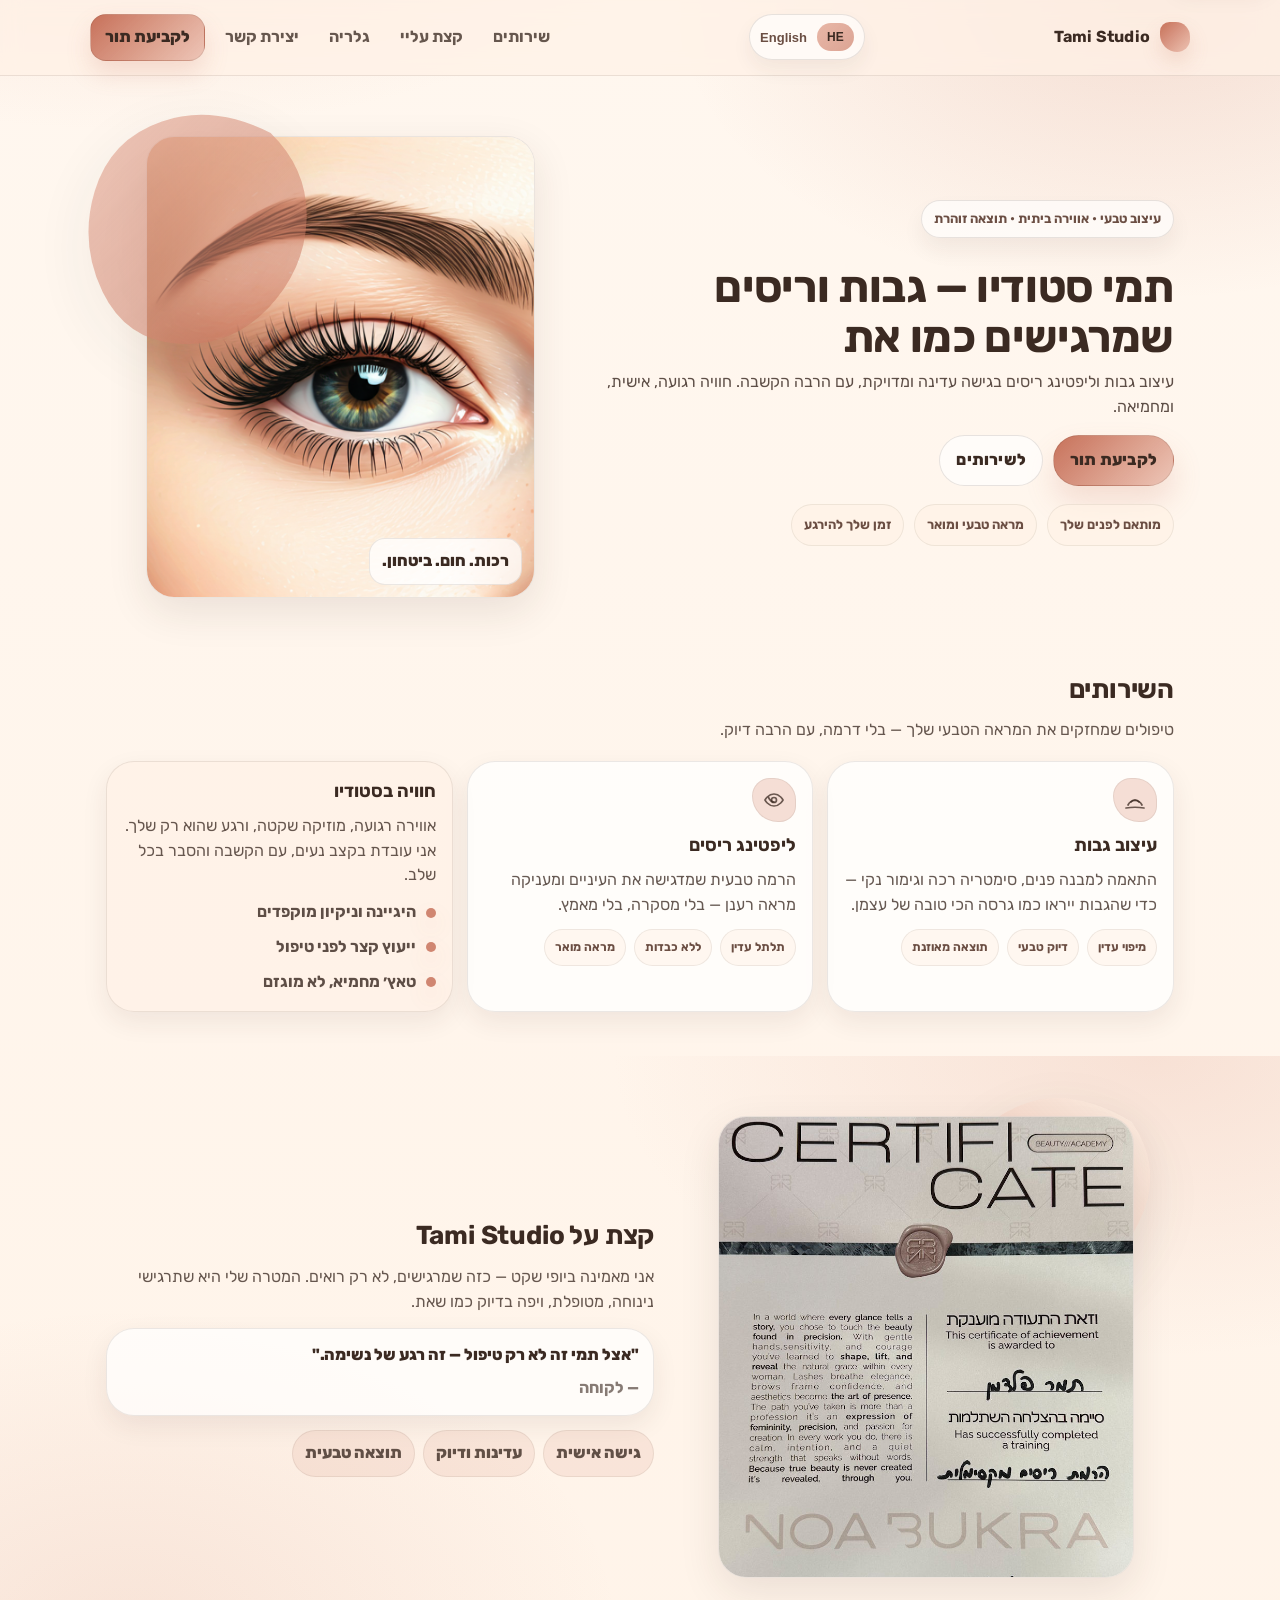
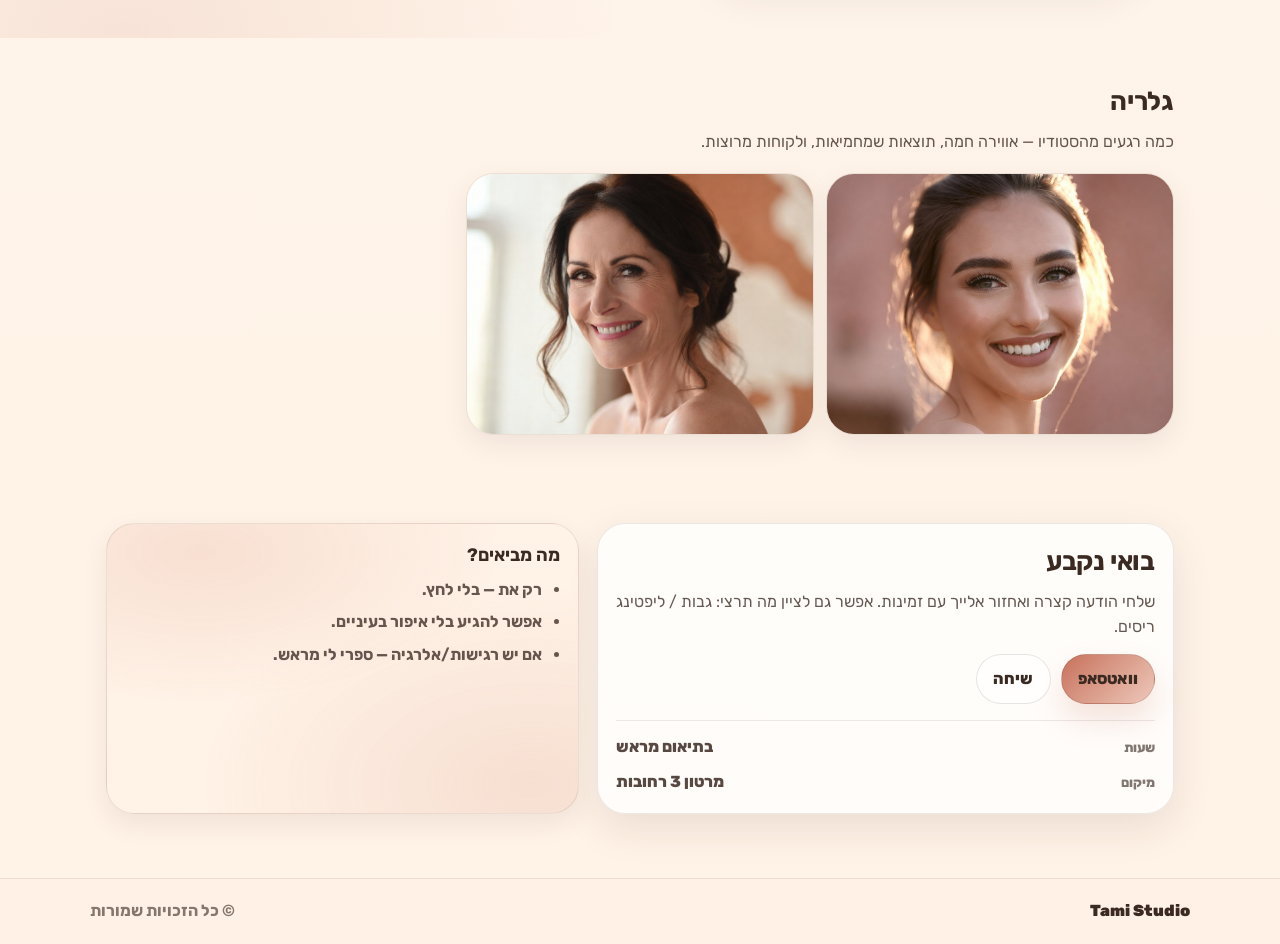
==== index.html @ 65c5da15 "initial commit" ====
<!doctype html>
<html lang="he" dir="rtl">
  <head>
    <meta charset="UTF-8" />
    <meta name="viewport" content="width=device-width, initial-scale=1" />
    <meta name="description" content="Tami Studio — עיצוב גבות וליפטינג ריסים באווירה חמה ומרגיעה." />
    <meta name="theme-color" content="#fff2e6" />
    <title>Tami Studio | תמי סטודיו</title>

    <link rel="preconnect" href="https://fonts.googleapis.com" />
    <link rel="preconnect" href="https://fonts.gstatic.com" crossorigin />
    <link
      href="https://fonts.googleapis.com/css2?family=Rubik:wght@300;400;500;600;700&family=Nunito:wght@400;600;700&display=swap"
      rel="stylesheet"
    />

    <link rel="stylesheet" href="styles.css" />
  </head>
  <body>
    <a class="skip-link" href="#main" data-i18n="skip">דלגי לתוכן</a>

    <header class="site-header" data-header>
      <div class="container header-inner">
        <a class="brand" href="#top" aria-label="Tami Studio">
          <span class="brand-mark" aria-hidden="true"></span>
          <span class="brand-name">Tami Studio</span>
        </a>

        <div class="header-actions">
          <button class="lang-switch" type="button" data-lang-toggle aria-label="החלפת שפה">
            <span class="lang-pill" data-lang-pill>HE</span>
            <span class="lang-label" data-i18n="langToggle">English</span>
          </button>

          <button
            class="nav-toggle"
            type="button"
            aria-label="תפריט"
            aria-expanded="false"
            aria-controls="site-nav"
            data-nav-toggle
          >
            <span class="nav-toggle-lines" aria-hidden="true"></span>
          </button>
        </div>

        <nav class="site-nav" id="site-nav" data-nav>
          <a class="nav-link" href="#services" data-i18n="nav.services">שירותים</a>
          <a class="nav-link" href="#about" data-i18n="nav.about">קצת עליי</a>
          <a class="nav-link" href="#gallery" data-i18n="nav.gallery">גלריה</a>
          <a class="nav-link" href="#contact" data-i18n="nav.contact">יצירת קשר</a>

          <a class="nav-cta" href="#contact" data-i18n="nav.cta">לקביעת תור</a>
        </nav>
      </div>

      <div class="nav-backdrop" data-nav-backdrop hidden></div>
    </header>

    <main id="main">
      <noscript>
        <div class="container" style="padding: 16px 0; color: rgba(59, 42, 34, 0.85); font-weight: 700;">
          JavaScript is required for the language toggle.
        </div>
      </noscript>

      <section class="hero" id="top">
        <div class="container hero-grid">
          <div class="hero-copy">
            <p class="badge" data-i18n="hero.badge">עיצוב טבעי • אווירה ביתית • תוצאה זוהרת</p>
            <h1 class="hero-title" data-i18n="hero.title">תמי סטודיו — גבות וריסים שמרגישים כמו את</h1>
            <p class="hero-sub" data-i18n="hero.sub">
              עיצוב גבות וליפטינג ריסים בגישה עדינה ומדויקת, עם הרבה הקשבה. חוויה רגועה, אישית, ומחמיאה.
            </p>

            <div class="hero-actions">
              <a class="btn btn-primary" href="#contact" data-i18n="hero.primary">לקביעת תור</a>
              <a class="btn btn-ghost" href="#services" data-i18n="hero.secondary">לשירותים</a>
            </div>

            <ul class="hero-highlights" aria-label="Highlights">
              <li class="highlight" data-i18n="hero.h1">מותאם לפנים שלך</li>
              <li class="highlight" data-i18n="hero.h2">מראה טבעי ומואר</li>
              <li class="highlight" data-i18n="hero.h3">זמן שלך להירגע</li>
            </ul>
          </div>

          <div class="hero-media" aria-label="Lifestyle photography">
            <div class="photo-stack">
              <figure class="photo-card">
                <img
                  class="photo"
                  src="eyelashes1.png"
                  alt="לקוחה מחייכת באווירה נעימה"
                  loading="lazy"
                />
                <figcaption class="photo-caption" data-i18n="hero.caption">רכות. חום. ביטחון.</figcaption>
              </figure>

              <div class="blob blob-hero" aria-hidden="true">
                <svg viewBox="0 0 600 600" width="600" height="600" role="presentation" focusable="false">
                  <defs>
                    <linearGradient id="g1" x1="0" y1="0" x2="1" y2="1">
                      <stop offset="0" stop-color="var(--peach)" stop-opacity="0.85" />
                      <stop offset="1" stop-color="var(--terracotta)" stop-opacity="0.55" />
                    </linearGradient>
                  </defs>
                  <path
                    fill="url(#g1)"
                    d="M438.5,79.5Q520,159,515.5,266.5Q511,374,432,456Q353,538,241,531Q129,524,78.5,420Q28,316,61.5,204Q95,92,205.5,54.5Q316,17,438.5,79.5Z"
                  />
                </svg>
              </div>
            </div>
          </div>
        </div>
      </section>

      <section class="section" id="services">
        <div class="container">
          <header class="section-head">
            <h2 class="section-title" data-i18n="services.title">השירותים</h2>
            <p class="section-sub" data-i18n="services.sub">
              טיפולים שמחזקים את המראה הטבעי שלך — בלי דרמה, עם הרבה דיוק.
            </p>
          </header>

          <div class="cards">
            <article class="card">
              <div class="card-icon" aria-hidden="true">
                <svg viewBox="0 0 24 24" width="24" height="24" fill="none" stroke="currentColor" stroke-width="1.7" stroke-linecap="round" stroke-linejoin="round">
                  <path d="M3 20c6-1 12-1 18 0" />
                  <path d="M5 17c3-6 11-6 14 0" />
                  <path d="M8 14c2-3 6-3 8 0" />
                </svg>
              </div>
              <h3 class="card-title" data-i18n="services.brows.title">עיצוב גבות</h3>
              <p class="card-text" data-i18n="services.brows.text">
                התאמה למבנה פנים, סימטריה רכה וגימור נקי — כדי שהגבות ייראו כמו גרסה הכי טובה של עצמן.
              </p>
              <ul class="chip-row" aria-label="Brow design details">
                <li class="chip" data-i18n="services.brows.chip1">מיפוי עדין</li>
                <li class="chip" data-i18n="services.brows.chip2">דיוק טבעי</li>
                <li class="chip" data-i18n="services.brows.chip3">תוצאה מאוזנת</li>
              </ul>
            </article>

            <article class="card">
              <div class="card-icon" aria-hidden="true">
                <svg viewBox="0 0 24 24" width="24" height="24" fill="none" stroke="currentColor" stroke-width="1.7" stroke-linecap="round" stroke-linejoin="round">
                  <path d="M3 12s3-6 9-6 9 6 9 6-3 6-9 6-9-6-9-6Z" />
                  <path d="M9.5 12a2.5 2.5 0 1 0 5 0 2.5 2.5 0 0 0-5 0Z" />
                  <path d="M6.5 9.5c1.5 3 3.5 4.5 5.5 4.5" />
                </svg>
              </div>
              <h3 class="card-title" data-i18n="services.lash.title">ליפטינג ריסים</h3>
              <p class="card-text" data-i18n="services.lash.text">
                הרמה טבעית שמדגישה את העיניים ומעניקה מראה רענן — בלי מסקרה, בלי מאמץ.
              </p>
              <ul class="chip-row" aria-label="Lash lift details">
                <li class="chip" data-i18n="services.lash.chip1">תלתל עדין</li>
                <li class="chip" data-i18n="services.lash.chip2">ללא כבדות</li>
                <li class="chip" data-i18n="services.lash.chip3">מראה מואר</li>
              </ul>
            </article>

            <article class="card card-soft">
              <h3 class="card-title" data-i18n="services.vibe.title">חוויה בסטודיו</h3>
              <p class="card-text" data-i18n="services.vibe.text">
                אווירה רגועה, מוזיקה שקטה, ורגע שהוא רק שלך. אני עובדת בקצב נעים, עם הקשבה והסבר בכל שלב.
              </p>
              <div class="vibe">
                <div class="vibe-item">
                  <span class="vibe-dot" aria-hidden="true"></span>
                  <span data-i18n="services.vibe.item1">היגיינה וניקיון מוקפדים</span>
                </div>
                <div class="vibe-item">
                  <span class="vibe-dot" aria-hidden="true"></span>
                  <span data-i18n="services.vibe.item2">ייעוץ קצר לפני טיפול</span>
                </div>
                <div class="vibe-item">
                  <span class="vibe-dot" aria-hidden="true"></span>
                  <span data-i18n="services.vibe.item3">טאץ׳ מחמיא, לא מוגזם</span>
                </div>
              </div>
            </article>
          </div>
        </div>
      </section>

      <section class="section section-alt" id="about">
        <div class="container about-grid">
          <div class="about-media">
            <div class="blob blob-about" aria-hidden="true">
              <svg viewBox="0 0 600 600" width="600" height="600" role="presentation" focusable="false">
                <defs>
                  <linearGradient id="g2" x1="1" y1="0" x2="0" y2="1">
                    <stop offset="0" stop-color="var(--cream)" stop-opacity="0.9" />
                    <stop offset="1" stop-color="var(--peach)" stop-opacity="0.6" />
                  </linearGradient>
                </defs>
                <path
                  fill="url(#g2)"
                  d="M456,110Q532,220,474,340Q416,460,298.5,506Q181,552,103.5,448.5Q26,345,54,234Q82,123,196.5,73.5Q311,24,456,110Z"
                />
              </svg>
            </div>

            <figure class="photo-card">
              <img
                class="photo"
                src="cert.jpg"
                alt="אווירה נעימה בסטודיו"
                loading="lazy"
              />
            </figure>
          </div>

          <div class="about-copy">
            <h2 class="section-title" data-i18n="about.title">קצת על Tami Studio</h2>
            <p class="section-sub" data-i18n="about.sub">
              אני מאמינה ביופי שקט — כזה שמרגישים, לא רק רואים. המטרה שלי היא שתרגישי נינוחה, מטופלת, ויפה בדיוק כמו שאת.
            </p>

            <div class="quote">
              <p class="quote-text" data-i18n="about.quote">"אצל תמי זה לא רק טיפול — זה רגע של נשימה."</p>
              <p class="quote-by" data-i18n="about.quoteBy">— לקוחה</p>
            </div>

            <div class="pill-row" aria-label="Studio qualities">
              <span class="pill" data-i18n="about.pill1">גישה אישית</span>
              <span class="pill" data-i18n="about.pill2">עדינות ודיוק</span>
              <span class="pill" data-i18n="about.pill3">תוצאה טבעית</span>
            </div>
          </div>
        </div>
      </section>

      <section class="section" id="gallery">
        <div class="container">
          <header class="section-head">
            <h2 class="section-title" data-i18n="gallery.title">גלריה</h2>
            <p class="section-sub" data-i18n="gallery.sub">
              כמה רגעים מהסטודיו — אווירה חמה, תוצאות שמחמיאות, ולקוחות מרוצות.
            </p>
          </header>

          <div class="gallery">
            <figure class="gallery-item">
              <img
                src="gl12.jpg"
                alt="פינה נעימה בסטודיו"
                loading="lazy"
              />
            </figure>
            <figure class="gallery-item">
              <img
                src="gl14.jpg"
                alt="לקוחה רגועה ומחייכת"
                loading="lazy"
              />
            </figure>
          </div>
        </div>
      </section>

      <section class="section section-contact" id="contact">
        <div class="container contact-grid">
          <div class="contact-card">
            <h2 class="section-title" data-i18n="contact.title">בואי נקבע</h2>
            <p class="section-sub" data-i18n="contact.sub">
              שלחי הודעה קצרה ואחזור אלייך עם זמינות. אפשר גם לציין מה תרצי: גבות / ליפטינג ריסים.
            </p>

            <div class="contact-actions">
              <a
                class="btn btn-primary"
                href="https://wa.me/972552273040"
                target="_blank"
                rel="noreferrer"
                data-i18n="contact.whatsapp"
              >
                וואטסאפ
              </a>
              <a class="btn btn-ghost" href="tel:+972552273040" data-i18n="contact.call">שיחה</a>
            </div>

            <div class="contact-meta" aria-label="Contact details">
              <div class="meta-row">
                <span class="meta-label" data-i18n="contact.hoursLabel">שעות</span>
                <span class="meta-value" data-i18n="contact.hoursValue">בתיאום מראש</span>
              </div>
              <div class="meta-row">
                <span class="meta-label" data-i18n="contact.locationLabel">מיקום</span>
                <span class="meta-value" data-i18n="contact.locationValue">מרטון 3 רחובות</span>
              </div>
            </div>
          </div>

          <aside class="contact-aside" aria-label="Soft background">
            <div class="soft-panel">
              <h3 class="soft-title" data-i18n="contact.asideTitle">מה מביאים?</h3>
              <ul class="soft-list">
                <li data-i18n="contact.aside1">רק את — בלי לחץ.</li>
                <li data-i18n="contact.aside2">אפשר להגיע בלי איפור בעיניים.</li>
                <li data-i18n="contact.aside3">אם יש רגישות/אלרגיה — ספרי לי מראש.</li>
              </ul>
            </div>
          </aside>
        </div>
      </section>
    </main>

    <footer class="site-footer">
      <div class="container footer-inner">
        <p class="footer-brand">Tami Studio</p>
        <p class="footer-note" data-i18n="footer.note">© <span data-year></span> כל הזכויות שמורות</p>
      </div>
    </footer>

    <script src="app.js" defer></script>
  </body>
</html>
---- styles.css ----
:root {
  --terracotta: #c46a52;
  --peach: #e7b3a2;
  --cream: #fff2e6;
  --cream-2: #fff7ef;
  --brown: #3b2a22;
  --brown-2: #6b4e43;

  --shadow: 0 14px 40px rgba(59, 42, 34, 0.10);
  --shadow-soft: 0 10px 26px rgba(59, 42, 34, 0.08);

  --radius-xl: 28px;
  --radius-lg: 22px;
  --radius-md: 18px;

  --container: 1120px;
  --pad: 16px;

  --font-he: "Rubik", system-ui, -apple-system, Segoe UI, Roboto, Helvetica, Arial, sans-serif;
  --font-en: "Nunito", system-ui, -apple-system, Segoe UI, Roboto, Helvetica, Arial, sans-serif;
}

*,
*::before,
*::after {
  box-sizing: border-box;
}

html {
  scroll-behavior: smooth;
  overflow-x: hidden;
}

@media (prefers-reduced-motion: reduce) {
  html {
    scroll-behavior: auto;
  }
}

body {
  margin: 0;
  padding: 0;
  width: 100%;
  max-width: none;
  color: var(--brown);
  background:
    radial-gradient(1200px 700px at 10% -10%, rgba(231, 179, 162, 0.40), transparent 55%),
    radial-gradient(800px 500px at 90% 0%, rgba(196, 106, 82, 0.18), transparent 60%),
    linear-gradient(180deg, var(--cream-2), var(--cream));
  font-family: var(--font-he);
  line-height: 1.55;
  overflow-x: hidden;
}

body[data-locale="en"] {
  font-family: var(--font-en);
}

img {
  max-width: 100%;
  display: block;
}

a {
  color: inherit;
  text-decoration: none;
}

.container {
  width: min(1100px, 100%);
  margin: 0 auto;
  margin-inline: auto;
  padding-inline: 16px;
}

.skip-link {
  position: absolute;
  inset-inline-start: 12px;
  top: 10px;
  padding: 10px 12px;
  border-radius: 12px;
  background: rgba(255, 255, 255, 0.9);
  border: 1px solid rgba(59, 42, 34, 0.18);
  box-shadow: var(--shadow-soft);
  transform: translateY(-160%);
  transition: transform 180ms ease;
  z-index: 999;
}

.skip-link:focus {
  transform: translateY(0);
}

.site-header {
  position: sticky;
  top: 0;
  z-index: 50;
  background: rgba(255, 242, 230, 0.72);
  backdrop-filter: blur(10px);
  border-bottom: 1px solid rgba(59, 42, 34, 0.10);
}

.header-inner {
  display: flex;
  align-items: center;
  justify-content: space-between;
  gap: 12px;
  padding: 12px 0;
}

.brand {
  display: inline-flex;
  align-items: center;
  gap: 10px;
}

.brand-mark {
  width: 30px;
  height: 30px;
  border-radius: 12px 18px 16px 22px;
  background: linear-gradient(135deg, rgba(196, 106, 82, 0.95), rgba(231, 179, 162, 0.75));
  box-shadow: 0 10px 20px rgba(196, 106, 82, 0.18);
}

.brand-name {
  font-weight: 700;
  letter-spacing: 0.2px;
}

.header-actions {
  display: inline-flex;
  align-items: center;
  gap: 10px;
}

.lang-switch {
  border: 1px solid rgba(59, 42, 34, 0.12);
  background: rgba(255, 255, 255, 0.62);
  padding: 8px 10px;
  border-radius: 999px;
  display: inline-flex;
  align-items: center;
  gap: 10px;
  cursor: pointer;
  box-shadow: 0 10px 20px rgba(59, 42, 34, 0.06);
}

.lang-pill {
  display: inline-flex;
  align-items: center;
  justify-content: center;
  min-width: 34px;
  height: 28px;
  padding: 0 10px;
  border-radius: 999px;
  font-weight: 800;
  font-size: 12px;
  background: linear-gradient(135deg, rgba(231, 179, 162, 0.95), rgba(196, 106, 82, 0.60));
  color: var(--brown);
}

.lang-label {
  font-size: 13px;
  color: var(--brown-2);
  font-weight: 700;
}

.nav-toggle {
  width: 44px;
  height: 44px;
  border-radius: 999px;
  border: 1px solid rgba(59, 42, 34, 0.12);
  background: rgba(255, 255, 255, 0.62);
  cursor: pointer;
  display: inline-flex;
  align-items: center;
  justify-content: center;
  box-shadow: 0 10px 20px rgba(59, 42, 34, 0.06);
}

.nav-toggle-lines {
  width: 18px;
  height: 12px;
  position: relative;
}

.nav-toggle-lines::before,
.nav-toggle-lines::after,
.nav-toggle-lines {
  background: rgba(59, 42, 34, 0.70);
  border-radius: 2px;
}

.nav-toggle-lines::before,
.nav-toggle-lines::after {
  content: "";
  position: absolute;
  left: 0;
  right: 0;
  height: 2px;
}

.nav-toggle-lines::before {
  top: 0;
}

.nav-toggle-lines::after {
  bottom: 0;
}

.nav-toggle-lines {
  display: block;
  height: 2px;
}

.site-nav {
  position: fixed;
  inset: 68px 14px auto 14px;
  display: grid;
  gap: 10px;
  padding: 14px;
  border-radius: var(--radius-xl);
  background: rgba(255, 255, 255, 0.86);
  border: 1px solid rgba(59, 42, 34, 0.12);
  box-shadow: var(--shadow);
  transform: translateY(-10px);
  opacity: 0;
  pointer-events: none;
  transition: opacity 160ms ease, transform 160ms ease;
}

.site-nav[data-open="true"] {
  opacity: 1;
  transform: translateY(0);
  pointer-events: auto;
}

.nav-link {
  padding: 12px 12px;
  border-radius: 16px;
  font-weight: 700;
  color: var(--brown);
  background: rgba(255, 242, 230, 0.60);
  border: 1px solid rgba(59, 42, 34, 0.08);
}

.nav-link:hover {
  background: rgba(231, 179, 162, 0.28);
}

.nav-cta {
  padding: 12px 12px;
  border-radius: 16px;
  font-weight: 800;
  background: linear-gradient(135deg, rgba(196, 106, 82, 0.95), rgba(231, 179, 162, 0.70));
  border: 1px solid rgba(59, 42, 34, 0.10);
  box-shadow: 0 12px 24px rgba(196, 106, 82, 0.18);
  text-align: center;
}

.nav-backdrop {
  position: fixed;
  inset: 0;
  background: rgba(59, 42, 34, 0.14);
}

.hero {
  padding: 28px 0 10px;
}

.hero-grid {
  display: grid;
  gap: 22px;
  align-items: center;
}

.badge {
  display: inline-flex;
  padding: 8px 12px;
  border-radius: 999px;
  background: rgba(255, 255, 255, 0.62);
  border: 1px solid rgba(59, 42, 34, 0.12);
  box-shadow: 0 12px 22px rgba(59, 42, 34, 0.06);
  color: var(--brown-2);
  font-weight: 700;
  font-size: 13px;
}

.hero-title {
  margin: 12px 0 8px;
  font-size: 34px;
  line-height: 1.12;
  letter-spacing: -0.3px;
}

.hero-sub {
  margin: 0;
  color: rgba(59, 42, 34, 0.82);
  font-size: 16px;
}

.hero-actions {
  margin-top: 16px;
  display: flex;
  gap: 10px;
  flex-wrap: wrap;
}

.btn {
  display: inline-flex;
  align-items: center;
  justify-content: center;
  padding: 12px 16px;
  border-radius: 999px;
  border: 1px solid rgba(59, 42, 34, 0.12);
  font-weight: 800;
  letter-spacing: 0.2px;
  cursor: pointer;
  transition: transform 120ms ease, box-shadow 120ms ease;
}

.btn:active {
  transform: translateY(1px);
}

.btn-primary {
  background: linear-gradient(135deg, rgba(196, 106, 82, 0.95), rgba(231, 179, 162, 0.72));
  box-shadow: 0 16px 30px rgba(196, 106, 82, 0.18);
}

.btn-ghost {
  background: rgba(255, 255, 255, 0.65);
}

.hero-highlights {
  margin: 18px 0 0;
  padding: 0;
  list-style: none;
  display: flex;
  flex-wrap: wrap;
  gap: 10px;
}

.highlight {
  padding: 10px 12px;
  border-radius: 999px;
  background: rgba(255, 242, 230, 0.70);
  border: 1px solid rgba(59, 42, 34, 0.08);
  color: var(--brown-2);
  font-weight: 700;
  font-size: 13px;
}

.hero-media {
  position: relative;
}

.photo-stack {
  position: relative;
  min-height: 320px;
  border-radius: var(--radius-xl);
}

.photo-card {
  position: relative;
  border-radius: var(--radius-xl);
  overflow: hidden;
  box-shadow: var(--shadow);
  border: 1px solid rgba(59, 42, 34, 0.10);
  background: rgba(255, 255, 255, 0.35);
}

.photo {
  width: 100%;
  height: 360px;
  object-fit: cover;
}

.photo-caption {
  position: absolute;
  inset-inline: 12px;
  bottom: 12px;
  padding: 10px 12px;
  border-radius: 16px;
  background: rgba(255, 255, 255, 0.76);
  border: 1px solid rgba(59, 42, 34, 0.10);
  color: var(--brown);
  font-weight: 800;
  width: fit-content;
}

.blob {
  position: absolute;
  inset: -30px -30px auto auto;
  width: 280px;
  height: 280px;
  opacity: 0.85;
  filter: drop-shadow(0 18px 34px rgba(59, 42, 34, 0.10));
  pointer-events: none;
}

.blob svg {
  width: 100%;
  height: 100%;
  display: block;
}

.blob-hero {
  inset: -40px auto auto -40px;
}

.section {
  padding: 44px 0;
}

.section-alt {
  background:
    radial-gradient(900px 500px at 90% 0%, rgba(231, 179, 162, 0.30), transparent 60%),
    radial-gradient(900px 600px at 10% 100%, rgba(196, 106, 82, 0.12), transparent 55%);
}

.section-head {
  margin-bottom: 18px;
}

.section-title {
  margin: 0 0 8px;
  font-size: 26px;
  letter-spacing: -0.2px;
}

.section-sub {
  margin: 0;
  color: rgba(59, 42, 34, 0.78);
  max-width: 58ch;
}

.cards {
  display: grid;
  gap: 14px;
  margin-top: 18px;
}

.card {
  padding: 16px;
  border-radius: var(--radius-xl);
  background: rgba(255, 255, 255, 0.74);
  border: 1px solid rgba(59, 42, 34, 0.10);
  box-shadow: var(--shadow-soft);
}

.card-soft {
  background: rgba(255, 242, 230, 0.72);
}

.card-icon {
  width: 44px;
  height: 44px;
  border-radius: 18px 22px 16px 26px;
  background: rgba(231, 179, 162, 0.42);
  border: 1px solid rgba(59, 42, 34, 0.08);
  display: inline-flex;
  align-items: center;
  justify-content: center;
  color: rgba(59, 42, 34, 0.75);
  margin-bottom: 10px;
}

.card-title {
  margin: 0 0 8px;
  font-size: 18px;
}

.card-text {
  margin: 0;
  color: rgba(59, 42, 34, 0.78);
}

.chip-row {
  list-style: none;
  padding: 0;
  margin: 12px 0 0;
  display: flex;
  flex-wrap: wrap;
  gap: 8px;
}

.chip {
  padding: 8px 10px;
  border-radius: 999px;
  background: rgba(255, 247, 239, 0.92);
  border: 1px solid rgba(59, 42, 34, 0.08);
  color: var(--brown-2);
  font-weight: 700;
  font-size: 12px;
}

.vibe {
  margin-top: 12px;
  display: grid;
  gap: 10px;
}

.vibe-item {
  display: flex;
  align-items: center;
  gap: 10px;
  color: rgba(59, 42, 34, 0.82);
  font-weight: 700;
}

.vibe-dot {
  width: 10px;
  height: 10px;
  border-radius: 999px;
  background: rgba(196, 106, 82, 0.80);
  box-shadow: 0 10px 22px rgba(196, 106, 82, 0.18);
}

.about-grid {
  display: grid;
  gap: 16px;
  align-items: center;
}

.about-media {
  position: relative;
}

.blob-about {
  inset: -26px -20px auto auto;
  width: 260px;
  height: 260px;
  opacity: 0.9;
}

.quote {
  margin-top: 14px;
  padding: 14px;
  border-radius: var(--radius-xl);
  border: 1px solid rgba(59, 42, 34, 0.10);
  background: rgba(255, 255, 255, 0.70);
  box-shadow: var(--shadow-soft);
}

.quote-text {
  margin: 0;
  font-weight: 800;
}

.quote-by {
  margin: 8px 0 0;
  color: rgba(59, 42, 34, 0.62);
  font-weight: 700;
}

.pill-row {
  display: flex;
  flex-wrap: wrap;
  gap: 8px;
  margin-top: 14px;
}

.pill {
  padding: 10px 12px;
  border-radius: 999px;
  background: rgba(231, 179, 162, 0.24);
  border: 1px solid rgba(59, 42, 34, 0.08);
  font-weight: 800;
  color: rgba(59, 42, 34, 0.80);
}

.gallery {
  display: grid;
  gap: 12px;
  margin-top: 18px;
}

.gallery-item {
  margin: 0;
  border-radius: var(--radius-xl);
  overflow: hidden;
  border: 1px solid rgba(59, 42, 34, 0.10);
  box-shadow: var(--shadow-soft);
}

.gallery-item img {
  width: 100%;
  height: 220px;
  object-fit: cover;
}

.section-contact {
  padding-bottom: 64px;
}

.contact-grid {
  display: grid;
  gap: 14px;
  align-items: stretch;
}

.contact-card {
  padding: 18px;
  border-radius: var(--radius-xl);
  background: rgba(255, 255, 255, 0.78);
  border: 1px solid rgba(59, 42, 34, 0.10);
  box-shadow: var(--shadow);
}

.contact-actions {
  display: flex;
  gap: 10px;
  flex-wrap: wrap;
  margin-top: 14px;
}

.contact-meta {
  margin-top: 16px;
  padding-top: 14px;
  border-top: 1px solid rgba(59, 42, 34, 0.10);
  display: grid;
  gap: 10px;
}

.meta-row {
  display: flex;
  align-items: baseline;
  justify-content: space-between;
  gap: 10px;
}

.meta-label {
  color: rgba(59, 42, 34, 0.64);
  font-weight: 800;
  font-size: 13px;
}

.meta-value {
  font-weight: 800;
  color: rgba(59, 42, 34, 0.86);
}

.soft-panel {
  height: 100%;
  padding: 18px;
  border-radius: var(--radius-xl);
  background:
    radial-gradient(500px 250px at 20% 10%, rgba(231, 179, 162, 0.30), transparent 60%),
    radial-gradient(600px 360px at 90% 90%, rgba(196, 106, 82, 0.14), transparent 55%),
    rgba(255, 242, 230, 0.75);
  border: 1px solid rgba(59, 42, 34, 0.10);
  box-shadow: var(--shadow-soft);
}

.soft-title {
  margin: 0 0 8px;
  font-size: 18px;
}

.soft-list {
  margin: 0;
  padding: 0 18px 0 0;
  display: grid;
  gap: 8px;
  color: rgba(59, 42, 34, 0.78);
  font-weight: 700;
}

html[dir="ltr"] .soft-list {
  padding: 0 0 0 18px;
}

.site-footer {
  border-top: 1px solid rgba(59, 42, 34, 0.10);
  background: rgba(255, 242, 230, 0.72);
}

.footer-inner {
  padding: 20px 0;
  display: flex;
  align-items: center;
  justify-content: space-between;
  gap: 10px;
}

.footer-brand {
  margin: 0;
  font-weight: 900;
}

.footer-note {
  margin: 0;
  color: rgba(59, 42, 34, 0.62);
  font-weight: 700;
}

/* Desktop-ish enhancements */
@media (min-width: 860px) {
  .header-inner {
    padding: 14px 0;
  }

  .nav-toggle {
    display: none;
  }

  .site-nav {
    position: static;
    inset: auto;
    transform: none;
    opacity: 1;
    pointer-events: auto;
    background: transparent;
    border: none;
    box-shadow: none;
    padding: 0;
    display: flex;
    align-items: center;
    gap: 10px;
  }

  .nav-link {
    background: transparent;
    border: none;
    padding: 10px 10px;
    color: rgba(59, 42, 34, 0.78);
  }

  .nav-link:hover {
    background: rgba(231, 179, 162, 0.20);
    border: 1px solid rgba(59, 42, 34, 0.08);
  }

  .nav-cta {
    padding: 10px 14px;
  }

  .nav-backdrop {
    display: none;
  }

  .hero {
    padding: 44px 0 12px;
  }

  .hero-grid {
    grid-template-columns: 1.1fr 0.9fr;
    gap: 26px;
  }

  .hero-title {
    font-size: 44px;
  }

  .photo {
    height: 460px;
  }

  .cards {
    grid-template-columns: 1fr 1fr 1fr;
  }

  .about-grid {
    grid-template-columns: 0.95fr 1.05fr;
    gap: 24px;
  }

  .gallery {
    grid-template-columns: 1fr 1fr 1fr;
  }

  .gallery-item img {
    height: 260px;
  }

  .contact-grid {
    grid-template-columns: 1.1fr 0.9fr;
    gap: 18px;
  }
}

@media (prefers-reduced-motion: reduce) {
  .site-nav {
    transition: none;
  }

  .btn {
    transition: none;
  }

  .skip-link {
    transition: none;
  }
}
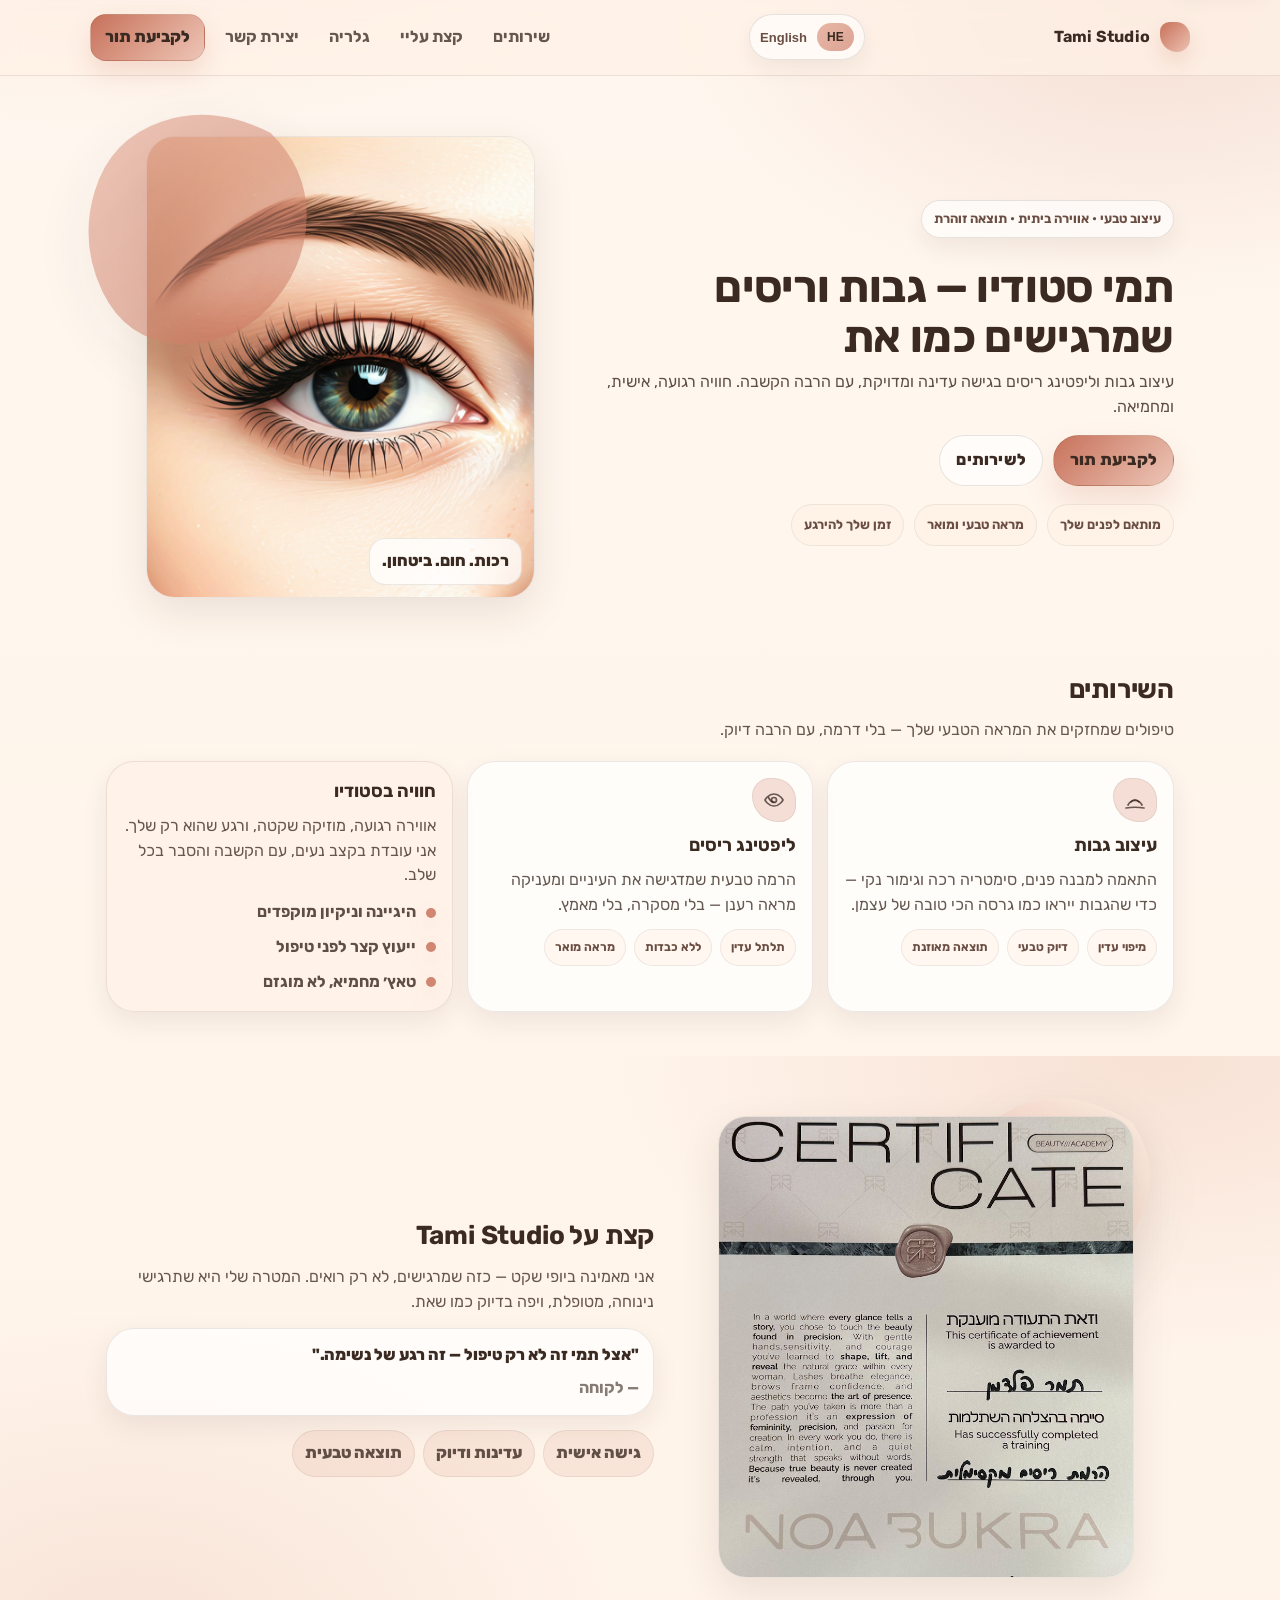
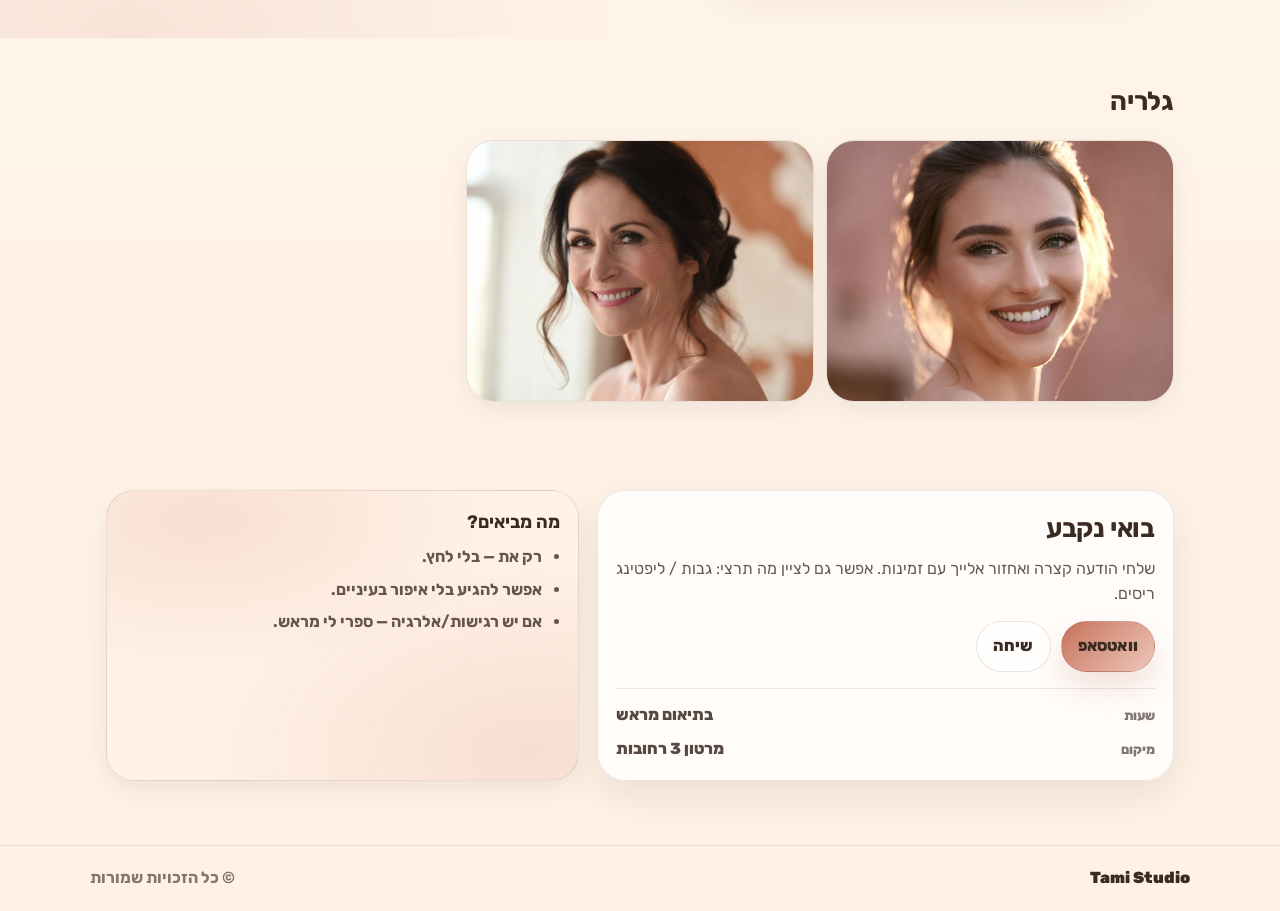
==== commit d7dfe59a: "gallery description fix" ====
--- a/index.html
+++ b/index.html
@@ -241,7 +241,6 @@
           <header class="section-head">
             <h2 class="section-title" data-i18n="gallery.title">גלריה</h2>
             <p class="section-sub" data-i18n="gallery.sub">
-              כמה רגעים מהסטודיו — אווירה חמה, תוצאות שמחמיאות, ולקוחות מרוצות.
             </p>
           </header>
 
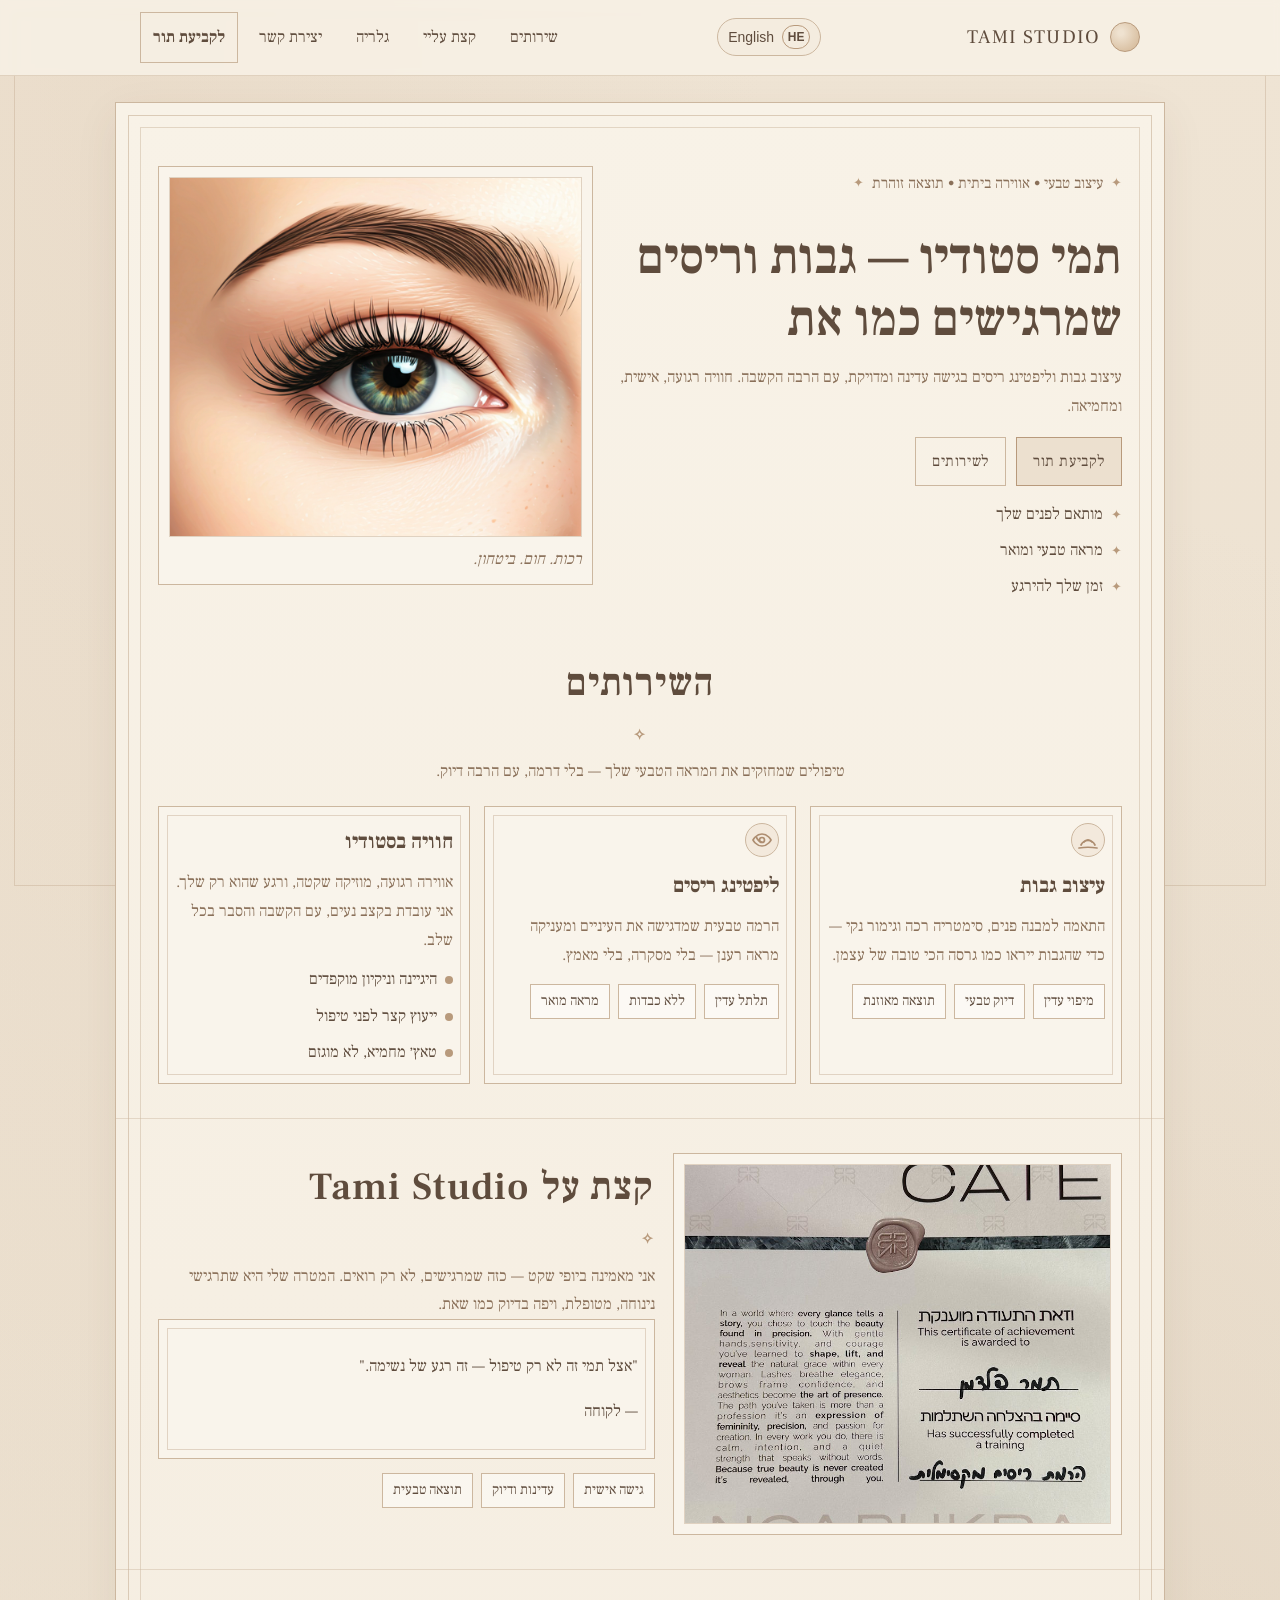
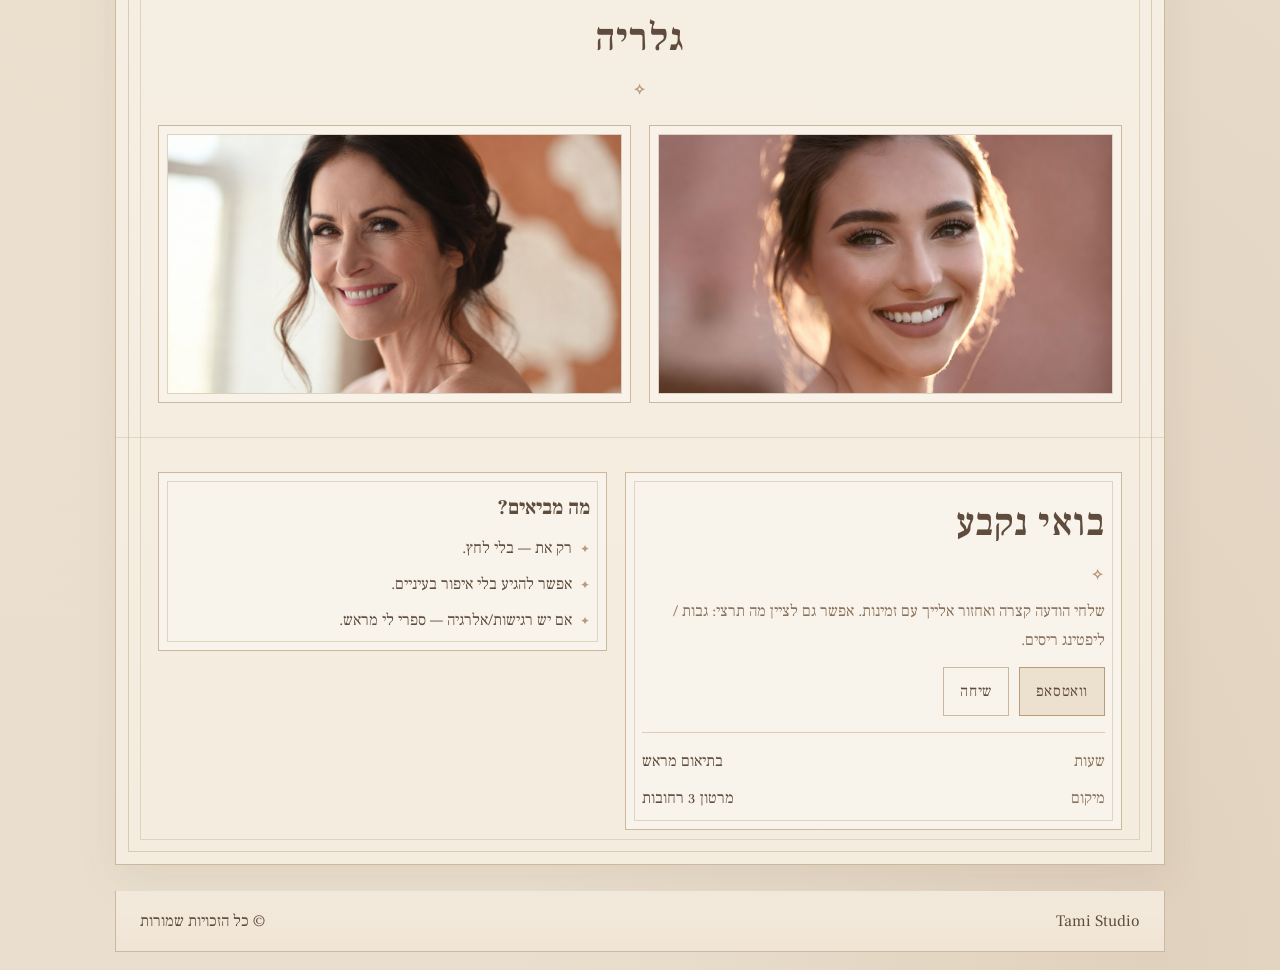
==== commit 50fae5e0: "restyle" ====
--- a/index.html
+++ b/index.html
@@ -10,7 +10,7 @@
     <link rel="preconnect" href="https://fonts.googleapis.com" />
     <link rel="preconnect" href="https://fonts.gstatic.com" crossorigin />
     <link
-      href="https://fonts.googleapis.com/css2?family=Rubik:wght@300;400;500;600;700&family=Nunito:wght@400;600;700&display=swap"
+      href="https://fonts.googleapis.com/css2?family=Cormorant+Garamond:wght@400;500;600;700&family=Frank+Ruhl+Libre:wght@400;500;700&display=swap"
       rel="stylesheet"
     />
 
--- a/styles.css
+++ b/styles.css
@@ -1,23 +1,16 @@
 :root {
-  --terracotta: #c46a52;
-  --peach: #e7b3a2;
-  --cream: #fff2e6;
-  --cream-2: #fff7ef;
-  --brown: #3b2a22;
-  --brown-2: #6b4e43;
-
-  --shadow: 0 14px 40px rgba(59, 42, 34, 0.10);
-  --shadow-soft: 0 10px 26px rgba(59, 42, 34, 0.08);
-
-  --radius-xl: 28px;
-  --radius-lg: 22px;
-  --radius-md: 18px;
-
-  --container: 1120px;
-  --pad: 16px;
-
-  --font-he: "Rubik", system-ui, -apple-system, Segoe UI, Roboto, Helvetica, Arial, sans-serif;
-  --font-en: "Nunito", system-ui, -apple-system, Segoe UI, Roboto, Helvetica, Arial, sans-serif;
+  --paper: #f8f2e7;
+  --paper-2: #f4ecdf;
+  --ink: #5f4c3d;
+  --ink-soft: #8a7059;
+  --line: #ccb79f;
+  --line-deep: #b89a7c;
+  --accent: #ad8d70;
+  --accent-soft: #ddc8b1;
+  --shadow-soft: 0 14px 40px rgba(91, 68, 50, 0.08);
+  --radius-lg: 18px;
+  --font-he: "Noto Serif Hebrew", "Frank Ruhl Libre", serif;
+  --font-en: "Cormorant Garamond", Georgia, serif;
 }
 
 *,
@@ -28,28 +21,25 @@
 
 html {
   scroll-behavior: smooth;
-  overflow-x: hidden;
-}
-
-@media (prefers-reduced-motion: reduce) {
-  html {
-    scroll-behavior: auto;
-  }
 }
 
 body {
   margin: 0;
-  padding: 0;
-  width: 100%;
-  max-width: none;
-  color: var(--brown);
+  color: var(--ink);
   background:
-    radial-gradient(1200px 700px at 10% -10%, rgba(231, 179, 162, 0.40), transparent 55%),
-    radial-gradient(800px 500px at 90% 0%, rgba(196, 106, 82, 0.18), transparent 60%),
-    linear-gradient(180deg, var(--cream-2), var(--cream));
+    radial-gradient(80% 140% at 10% 0%, rgba(221, 200, 177, 0.28), transparent 62%),
+    radial-gradient(80% 130% at 90% 100%, rgba(184, 154, 124, 0.20), transparent 62%),
+    linear-gradient(180deg, #efe4d4, #eadfce);
   font-family: var(--font-he);
-  line-height: 1.55;
-  overflow-x: hidden;
+  line-height: 1.8;
+}
+
+body::before {
+  content: "";
+  position: fixed;
+  inset: 14px;
+  border: 1px solid rgba(204, 183, 159, 0.55);
+  pointer-events: none;
 }
 
 body[data-locale="en"] {
@@ -67,24 +57,22 @@
 }
 
 .container {
-  width: min(1100px, 100%);
-  margin: 0 auto;
+  width: min(1000px, 100%);
   margin-inline: auto;
-  padding-inline: 16px;
+  padding-inline: 18px;
 }
 
 .skip-link {
   position: absolute;
   inset-inline-start: 12px;
   top: 10px;
-  padding: 10px 12px;
-  border-radius: 12px;
-  background: rgba(255, 255, 255, 0.9);
-  border: 1px solid rgba(59, 42, 34, 0.18);
-  box-shadow: var(--shadow-soft);
+  padding: 8px 12px;
+  border-radius: 8px;
+  background: var(--paper);
+  border: 1px solid var(--line);
   transform: translateY(-160%);
   transition: transform 180ms ease;
-  z-index: 999;
+  z-index: 1000;
 }
 
 .skip-link:focus {
@@ -94,10 +82,10 @@
 .site-header {
   position: sticky;
   top: 0;
-  z-index: 50;
-  background: rgba(255, 242, 230, 0.72);
-  backdrop-filter: blur(10px);
-  border-bottom: 1px solid rgba(59, 42, 34, 0.10);
+  z-index: 30;
+  backdrop-filter: blur(3px);
+  background: color-mix(in srgb, var(--paper) 82%, transparent);
+  border-bottom: 1px solid rgba(184, 154, 124, 0.35);
 }
 
 .header-inner {
@@ -117,78 +105,69 @@
 .brand-mark {
   width: 30px;
   height: 30px;
-  border-radius: 12px 18px 16px 22px;
-  background: linear-gradient(135deg, rgba(196, 106, 82, 0.95), rgba(231, 179, 162, 0.75));
-  box-shadow: 0 10px 20px rgba(196, 106, 82, 0.18);
+  border-radius: 50%;
+  border: 1px solid var(--line-deep);
+  background:
+    radial-gradient(circle at 35% 35%, #efe2d0 10%, #d9c0a2 75%);
 }
 
 .brand-name {
+  font-size: 1.2rem;
+  letter-spacing: 0.06em;
+  text-transform: uppercase;
+}
+
+.header-actions {
+  display: inline-flex;
+  align-items: center;
+  gap: 10px;
+}
+
+.lang-switch,
+.nav-toggle {
+  border: 1px solid var(--line);
+  background: var(--paper-2);
+  border-radius: 999px;
+  color: var(--ink);
+  cursor: pointer;
+}
+
+.lang-switch {
+  padding: 6px 10px;
+  display: inline-flex;
+  align-items: center;
+  gap: 8px;
+}
+
+.lang-pill {
+  min-width: 28px;
+  height: 24px;
+  display: inline-flex;
+  align-items: center;
+  justify-content: center;
+  border-radius: 999px;
+  font-size: 12px;
   font-weight: 700;
-  letter-spacing: 0.2px;
-}
-
-.header-actions {
-  display: inline-flex;
-  align-items: center;
-  gap: 10px;
-}
-
-.lang-switch {
-  border: 1px solid rgba(59, 42, 34, 0.12);
-  background: rgba(255, 255, 255, 0.62);
-  padding: 8px 10px;
-  border-radius: 999px;
-  display: inline-flex;
-  align-items: center;
-  gap: 10px;
-  cursor: pointer;
-  box-shadow: 0 10px 20px rgba(59, 42, 34, 0.06);
-}
-
-.lang-pill {
+  border: 1px solid var(--line-deep);
+}
+
+.lang-label {
+  font-size: 14px;
+}
+
+.nav-toggle {
+  width: 42px;
+  height: 42px;
   display: inline-flex;
   align-items: center;
   justify-content: center;
-  min-width: 34px;
-  height: 28px;
-  padding: 0 10px;
-  border-radius: 999px;
-  font-weight: 800;
-  font-size: 12px;
-  background: linear-gradient(135deg, rgba(231, 179, 162, 0.95), rgba(196, 106, 82, 0.60));
-  color: var(--brown);
-}
-
-.lang-label {
-  font-size: 13px;
-  color: var(--brown-2);
-  font-weight: 700;
-}
-
-.nav-toggle {
-  width: 44px;
-  height: 44px;
-  border-radius: 999px;
-  border: 1px solid rgba(59, 42, 34, 0.12);
-  background: rgba(255, 255, 255, 0.62);
-  cursor: pointer;
-  display: inline-flex;
-  align-items: center;
-  justify-content: center;
-  box-shadow: 0 10px 20px rgba(59, 42, 34, 0.06);
 }
 
 .nav-toggle-lines {
   width: 18px;
-  height: 12px;
+  height: 2px;
+  background: var(--ink-soft);
   position: relative;
-}
-
-.nav-toggle-lines::before,
-.nav-toggle-lines::after,
-.nav-toggle-lines {
-  background: rgba(59, 42, 34, 0.70);
-  border-radius: 2px;
 }
 
 .nav-toggle-lines::before,
@@ -198,35 +177,30 @@
   left: 0;
   right: 0;
   height: 2px;
+  background: var(--ink-soft);
 }
 
 .nav-toggle-lines::before {
-  top: 0;
+  top: -5px;
 }
 
 .nav-toggle-lines::after {
-  bottom: 0;
-}
-
-.nav-toggle-lines {
-  display: block;
-  height: 2px;
+  top: 5px;
 }
 
 .site-nav {
   position: fixed;
-  inset: 68px 14px auto 14px;
-  display: grid;
-  gap: 10px;
-  padding: 14px;
-  border-radius: var(--radius-xl);
-  background: rgba(255, 255, 255, 0.86);
-  border: 1px solid rgba(59, 42, 34, 0.12);
-  box-shadow: var(--shadow);
-  transform: translateY(-10px);
+  inset: 66px 16px auto;
+  display: grid;
+  gap: 8px;
+  padding: 12px;
+  border: 1px solid var(--line);
+  background: var(--paper);
+  box-shadow: var(--shadow-soft);
+  transform: translateY(-6px);
   opacity: 0;
   pointer-events: none;
-  transition: opacity 160ms ease, transform 160ms ease;
+  transition: opacity 180ms ease, transform 180ms ease;
 }
 
 .site-nav[data-open="true"] {
@@ -235,68 +209,89 @@
   pointer-events: auto;
 }
 
-.nav-link {
-  padding: 12px 12px;
-  border-radius: 16px;
+.nav-link,
+.nav-cta {
+  padding: 10px 12px;
+  border: 1px solid transparent;
+  text-align: center;
+}
+
+.nav-link:hover,
+.nav-cta:hover {
+  border-color: var(--line);
+  background: color-mix(in srgb, var(--paper-2) 78%, white);
+}
+
+.nav-cta {
+  border-color: var(--line);
   font-weight: 700;
-  color: var(--brown);
-  background: rgba(255, 242, 230, 0.60);
-  border: 1px solid rgba(59, 42, 34, 0.08);
-}
-
-.nav-link:hover {
-  background: rgba(231, 179, 162, 0.28);
-}
-
-.nav-cta {
-  padding: 12px 12px;
-  border-radius: 16px;
-  font-weight: 800;
-  background: linear-gradient(135deg, rgba(196, 106, 82, 0.95), rgba(231, 179, 162, 0.70));
-  border: 1px solid rgba(59, 42, 34, 0.10);
-  box-shadow: 0 12px 24px rgba(196, 106, 82, 0.18);
-  text-align: center;
 }
 
 .nav-backdrop {
   position: fixed;
   inset: 0;
-  background: rgba(59, 42, 34, 0.14);
+  background: rgba(63, 45, 34, 0.2);
+}
+
+main {
+  margin: 26px auto;
+  width: min(1050px, calc(100% - 18px));
+  background: linear-gradient(180deg, var(--paper), var(--paper-2));
+  border: 1px solid var(--line);
+  box-shadow: var(--shadow-soft);
+  position: relative;
+}
+
+main::before,
+main::after {
+  content: "";
+  position: absolute;
+  inset: 12px;
+  border: 1px solid rgba(204, 183, 159, 0.65);
+  pointer-events: none;
+}
+
+main::after {
+  inset: 24px;
+  border-color: rgba(204, 183, 159, 0.5);
 }
 
 .hero {
-  padding: 28px 0 10px;
+  padding: 48px 0 14px;
 }
 
 .hero-grid {
   display: grid;
-  gap: 22px;
+  gap: 24px;
   align-items: center;
 }
 
 .badge {
   display: inline-flex;
-  padding: 8px 12px;
-  border-radius: 999px;
-  background: rgba(255, 255, 255, 0.62);
-  border: 1px solid rgba(59, 42, 34, 0.12);
-  box-shadow: 0 12px 22px rgba(59, 42, 34, 0.06);
-  color: var(--brown-2);
-  font-weight: 700;
-  font-size: 13px;
+  align-items: center;
+  gap: 8px;
+  padding: 4px 0;
+  color: var(--ink-soft);
+  font-size: 0.95rem;
+}
+
+.badge::before,
+.badge::after {
+  content: "✦";
+  color: var(--line-deep);
+  font-size: 0.8rem;
 }
 
 .hero-title {
-  margin: 12px 0 8px;
-  font-size: 34px;
-  line-height: 1.12;
-  letter-spacing: -0.3px;
+  margin: 10px 0 12px;
+  font-size: clamp(1.9rem, 3.9vw, 3.2rem);
+  line-height: 1.25;
+  font-weight: 600;
 }
 
 .hero-sub {
   margin: 0;
-  color: rgba(59, 42, 34, 0.82);
-  font-size: 16px;
+  color: var(--ink-soft);
 }
 
 .hero-actions {
@@ -310,397 +305,294 @@
   display: inline-flex;
   align-items: center;
   justify-content: center;
-  padding: 12px 16px;
-  border-radius: 999px;
-  border: 1px solid rgba(59, 42, 34, 0.12);
-  font-weight: 800;
-  letter-spacing: 0.2px;
-  cursor: pointer;
-  transition: transform 120ms ease, box-shadow 120ms ease;
-}
-
-.btn:active {
-  transform: translateY(1px);
+  padding: 10px 16px;
+  border: 1px solid var(--line);
+  background: transparent;
+  color: var(--ink);
+  font-size: 0.95rem;
+  letter-spacing: 0.04em;
+  transition: background 160ms ease;
+}
+
+.btn:hover {
+  background: rgba(221, 200, 177, 0.25);
 }
 
 .btn-primary {
-  background: linear-gradient(135deg, rgba(196, 106, 82, 0.95), rgba(231, 179, 162, 0.72));
-  box-shadow: 0 16px 30px rgba(196, 106, 82, 0.18);
-}
-
-.btn-ghost {
-  background: rgba(255, 255, 255, 0.65);
+  background: color-mix(in srgb, var(--accent-soft) 44%, var(--paper));
+  border-color: var(--line-deep);
 }
 
 .hero-highlights {
-  margin: 18px 0 0;
+  margin: 14px 0 0;
   padding: 0;
   list-style: none;
-  display: flex;
-  flex-wrap: wrap;
-  gap: 10px;
+  display: grid;
+  gap: 7px;
 }
 
 .highlight {
-  padding: 10px 12px;
-  border-radius: 999px;
-  background: rgba(255, 242, 230, 0.70);
-  border: 1px solid rgba(59, 42, 34, 0.08);
-  color: var(--brown-2);
-  font-weight: 700;
-  font-size: 13px;
-}
-
-.hero-media {
-  position: relative;
+  display: flex;
+  gap: 8px;
+  align-items: baseline;
+}
+
+.highlight::before {
+  content: "✦";
+  color: var(--line-deep);
+  font-size: 0.8rem;
 }
 
 .photo-stack {
   position: relative;
-  min-height: 320px;
-  border-radius: var(--radius-xl);
 }
 
 .photo-card {
-  position: relative;
-  border-radius: var(--radius-xl);
-  overflow: hidden;
-  box-shadow: var(--shadow);
-  border: 1px solid rgba(59, 42, 34, 0.10);
-  background: rgba(255, 255, 255, 0.35);
+  margin: 0;
+  border: 1px solid var(--line);
+  background: #f9f4eb;
+  padding: 10px;
 }
 
 .photo {
   width: 100%;
   height: 360px;
   object-fit: cover;
+  border: 1px solid rgba(204, 183, 159, 0.55);
 }
 
 .photo-caption {
+  margin-top: 8px;
+  color: var(--ink-soft);
+  font-style: italic;
+}
+
+.blob,
+.blob-about {
+  display: none;
+}
+
+.blob-hero {
+  inset: -24px auto auto -14px;
+}
+
+.section {
+  padding: 34px 0;
+}
+
+.section + .section {
+  border-top: 1px solid rgba(204, 183, 159, 0.45);
+}
+
+.section-head {
+  text-align: center;
+  margin-bottom: 20px;
+}
+
+.section-title {
+  margin: 0;
+  font-size: clamp(1.6rem, 3vw, 2.4rem);
+  font-weight: 600;
+  letter-spacing: 0.03em;
+}
+
+.section-title::after {
+  content: "✧";
+  display: block;
+  margin-top: 4px;
+  color: var(--line-deep);
+  font-size: 0.95rem;
+}
+
+.section-sub {
+  margin: 8px auto 0;
+  max-width: 65ch;
+  color: var(--ink-soft);
+}
+
+.cards {
+  display: grid;
+  gap: 14px;
+}
+
+.card,
+.quote,
+.contact-card,
+.soft-panel {
+  border: 1px solid var(--line);
+  background: color-mix(in srgb, var(--paper) 85%, white);
+  padding: 16px;
+  position: relative;
+}
+
+.card::before,
+.quote::before,
+.contact-card::before,
+.soft-panel::before {
+  content: "";
   position: absolute;
-  inset-inline: 12px;
-  bottom: 12px;
-  padding: 10px 12px;
-  border-radius: 16px;
-  background: rgba(255, 255, 255, 0.76);
-  border: 1px solid rgba(59, 42, 34, 0.10);
-  color: var(--brown);
-  font-weight: 800;
-  width: fit-content;
-}
-
-.blob {
-  position: absolute;
-  inset: -30px -30px auto auto;
-  width: 280px;
-  height: 280px;
-  opacity: 0.85;
-  filter: drop-shadow(0 18px 34px rgba(59, 42, 34, 0.10));
+  inset: 8px;
+  border: 1px solid rgba(204, 183, 159, 0.52);
   pointer-events: none;
 }
 
-.blob svg {
-  width: 100%;
-  height: 100%;
-  display: block;
-}
-
-.blob-hero {
-  inset: -40px auto auto -40px;
-}
-
-.section {
-  padding: 44px 0;
-}
-
-.section-alt {
-  background:
-    radial-gradient(900px 500px at 90% 0%, rgba(231, 179, 162, 0.30), transparent 60%),
-    radial-gradient(900px 600px at 10% 100%, rgba(196, 106, 82, 0.12), transparent 55%);
-}
-
-.section-head {
-  margin-bottom: 18px;
-}
-
-.section-title {
+.card-title,
+.soft-title {
   margin: 0 0 8px;
-  font-size: 26px;
-  letter-spacing: -0.2px;
-}
-
-.section-sub {
-  margin: 0;
-  color: rgba(59, 42, 34, 0.78);
-  max-width: 58ch;
-}
-
-.cards {
-  display: grid;
-  gap: 14px;
-  margin-top: 18px;
-}
-
-.card {
-  padding: 16px;
-  border-radius: var(--radius-xl);
-  background: rgba(255, 255, 255, 0.74);
-  border: 1px solid rgba(59, 42, 34, 0.10);
-  box-shadow: var(--shadow-soft);
-}
-
-.card-soft {
-  background: rgba(255, 242, 230, 0.72);
+  font-size: 1.3rem;
+}
+
+.card-text {
+  margin: 0;
+  color: var(--ink-soft);
 }
 
 .card-icon {
-  width: 44px;
-  height: 44px;
-  border-radius: 18px 22px 16px 26px;
-  background: rgba(231, 179, 162, 0.42);
-  border: 1px solid rgba(59, 42, 34, 0.08);
+  width: 34px;
+  height: 34px;
+  border: 1px solid var(--line);
+  border-radius: 50%;
   display: inline-flex;
   align-items: center;
   justify-content: center;
-  color: rgba(59, 42, 34, 0.75);
   margin-bottom: 10px;
-}
-
-.card-title {
-  margin: 0 0 8px;
-  font-size: 18px;
-}
-
-.card-text {
-  margin: 0;
-  color: rgba(59, 42, 34, 0.78);
-}
-
-.chip-row {
+  color: var(--accent);
+  background: rgba(221, 200, 177, 0.25);
+}
+
+.chip-row,
+.pill-row {
   list-style: none;
   padding: 0;
-  margin: 12px 0 0;
-  display: flex;
+  margin: 14px 0 0;
+  display: flex;
+  gap: 8px;
   flex-wrap: wrap;
-  gap: 8px;
-}
-
-.chip {
-  padding: 8px 10px;
-  border-radius: 999px;
-  background: rgba(255, 247, 239, 0.92);
-  border: 1px solid rgba(59, 42, 34, 0.08);
-  color: var(--brown-2);
-  font-weight: 700;
-  font-size: 12px;
+}
+
+.chip,
+.pill {
+  padding: 4px 10px;
+  border: 1px solid var(--line);
+  background: rgba(255, 255, 255, 0.45);
+  font-size: 0.88rem;
 }
 
 .vibe {
-  margin-top: 12px;
-  display: grid;
-  gap: 10px;
+  margin-top: 10px;
+  display: grid;
+  gap: 8px;
 }
 
 .vibe-item {
   display: flex;
-  align-items: center;
-  gap: 10px;
-  color: rgba(59, 42, 34, 0.82);
-  font-weight: 700;
+  gap: 8px;
+  align-items: baseline;
 }
 
 .vibe-dot {
-  width: 10px;
-  height: 10px;
-  border-radius: 999px;
-  background: rgba(196, 106, 82, 0.80);
-  box-shadow: 0 10px 22px rgba(196, 106, 82, 0.18);
-}
-
-.about-grid {
-  display: grid;
-  gap: 16px;
-  align-items: center;
-}
-
-.about-media {
+  width: 8px;
+  height: 8px;
+  border-radius: 50%;
+  background: var(--line-deep);
+}
+
+.about-grid,
+.contact-grid,
+.gallery,
+.hero-grid {
+  display: grid;
+  gap: 18px;
+}
+
+.about-media,
+.hero-media {
   position: relative;
 }
 
-.blob-about {
-  inset: -26px -20px auto auto;
-  width: 260px;
-  height: 260px;
-  opacity: 0.9;
-}
-
-.quote {
-  margin-top: 14px;
-  padding: 14px;
-  border-radius: var(--radius-xl);
-  border: 1px solid rgba(59, 42, 34, 0.10);
-  background: rgba(255, 255, 255, 0.70);
-  box-shadow: var(--shadow-soft);
-}
-
-.quote-text {
-  margin: 0;
-  font-weight: 800;
-}
-
-.quote-by {
-  margin: 8px 0 0;
-  color: rgba(59, 42, 34, 0.62);
-  font-weight: 700;
-}
-
-.pill-row {
-  display: flex;
-  flex-wrap: wrap;
-  gap: 8px;
-  margin-top: 14px;
-}
-
-.pill {
-  padding: 10px 12px;
-  border-radius: 999px;
-  background: rgba(231, 179, 162, 0.24);
-  border: 1px solid rgba(59, 42, 34, 0.08);
-  font-weight: 800;
-  color: rgba(59, 42, 34, 0.80);
-}
-
-.gallery {
-  display: grid;
-  gap: 12px;
-  margin-top: 18px;
-}
-
 .gallery-item {
   margin: 0;
-  border-radius: var(--radius-xl);
-  overflow: hidden;
-  border: 1px solid rgba(59, 42, 34, 0.10);
-  box-shadow: var(--shadow-soft);
+  border: 1px solid var(--line);
+  padding: 8px;
+  background: #f8f2e9;
 }
 
 .gallery-item img {
   width: 100%;
-  height: 220px;
+  height: 260px;
   object-fit: cover;
-}
-
-.section-contact {
-  padding-bottom: 64px;
-}
-
-.contact-grid {
-  display: grid;
-  gap: 14px;
-  align-items: stretch;
-}
-
-.contact-card {
-  padding: 18px;
-  border-radius: var(--radius-xl);
-  background: rgba(255, 255, 255, 0.78);
-  border: 1px solid rgba(59, 42, 34, 0.10);
-  box-shadow: var(--shadow);
+  border: 1px solid rgba(204, 183, 159, 0.55);
 }
 
 .contact-actions {
+  margin-top: 12px;
   display: flex;
   gap: 10px;
   flex-wrap: wrap;
-  margin-top: 14px;
 }
 
 .contact-meta {
   margin-top: 16px;
   padding-top: 14px;
-  border-top: 1px solid rgba(59, 42, 34, 0.10);
-  display: grid;
-  gap: 10px;
+  border-top: 1px solid rgba(204, 183, 159, 0.65);
+  display: grid;
+  gap: 8px;
 }
 
 .meta-row {
   display: flex;
   align-items: baseline;
   justify-content: space-between;
+  gap: 12px;
+}
+
+.meta-label {
+  color: var(--ink-soft);
+}
+
+.soft-list {
+  margin: 0;
+  padding: 0;
+  list-style: none;
+  display: grid;
+  gap: 7px;
+}
+
+.soft-list li {
+  display: flex;
+  gap: 8px;
+  align-items: baseline;
+}
+
+.soft-list li::before {
+  content: "✦";
+  color: var(--line-deep);
+  font-size: 0.76rem;
+}
+
+.site-footer {
+  padding-bottom: 18px;
+}
+
+.footer-inner {
+  width: min(1050px, calc(100% - 18px));
+  margin-inline: auto;
+  padding: 16px 24px;
+  border: 1px solid var(--line);
+  border-top: none;
+  background: linear-gradient(180deg, var(--paper-2), #f0e4d4);
+  display: flex;
+  justify-content: space-between;
+  align-items: center;
   gap: 10px;
 }
 
-.meta-label {
-  color: rgba(59, 42, 34, 0.64);
-  font-weight: 800;
-  font-size: 13px;
-}
-
-.meta-value {
-  font-weight: 800;
-  color: rgba(59, 42, 34, 0.86);
-}
-
-.soft-panel {
-  height: 100%;
-  padding: 18px;
-  border-radius: var(--radius-xl);
-  background:
-    radial-gradient(500px 250px at 20% 10%, rgba(231, 179, 162, 0.30), transparent 60%),
-    radial-gradient(600px 360px at 90% 90%, rgba(196, 106, 82, 0.14), transparent 55%),
-    rgba(255, 242, 230, 0.75);
-  border: 1px solid rgba(59, 42, 34, 0.10);
-  box-shadow: var(--shadow-soft);
-}
-
-.soft-title {
-  margin: 0 0 8px;
-  font-size: 18px;
-}
-
-.soft-list {
-  margin: 0;
-  padding: 0 18px 0 0;
-  display: grid;
-  gap: 8px;
-  color: rgba(59, 42, 34, 0.78);
-  font-weight: 700;
-}
-
-html[dir="ltr"] .soft-list {
-  padding: 0 0 0 18px;
-}
-
-.site-footer {
-  border-top: 1px solid rgba(59, 42, 34, 0.10);
-  background: rgba(255, 242, 230, 0.72);
-}
-
-.footer-inner {
-  padding: 20px 0;
-  display: flex;
-  align-items: center;
-  justify-content: space-between;
-  gap: 10px;
-}
-
-.footer-brand {
-  margin: 0;
-  font-weight: 900;
-}
-
+.footer-brand,
 .footer-note {
   margin: 0;
-  color: rgba(59, 42, 34, 0.62);
-  font-weight: 700;
-}
-
-/* Desktop-ish enhancements */
+}
+
 @media (min-width: 860px) {
-  .header-inner {
-    padding: 14px 0;
-  }
-
   .nav-toggle {
     display: none;
   }
@@ -711,85 +603,66 @@
     transform: none;
     opacity: 1;
     pointer-events: auto;
-    background: transparent;
+    display: flex;
+    align-items: center;
+    gap: 8px;
+    padding: 0;
     border: none;
     box-shadow: none;
-    padding: 0;
-    display: flex;
-    align-items: center;
-    gap: 10px;
-  }
-
-  .nav-link {
     background: transparent;
-    border: none;
-    padding: 10px 10px;
-    color: rgba(59, 42, 34, 0.78);
-  }
-
-  .nav-link:hover {
-    background: rgba(231, 179, 162, 0.20);
-    border: 1px solid rgba(59, 42, 34, 0.08);
-  }
-
-  .nav-cta {
-    padding: 10px 14px;
-  }
-
-  .nav-backdrop {
-    display: none;
-  }
-
-  .hero {
-    padding: 44px 0 12px;
   }
 
   .hero-grid {
-    grid-template-columns: 1.1fr 0.9fr;
-    gap: 26px;
-  }
-
-  .hero-title {
-    font-size: 44px;
-  }
-
-  .photo {
-    height: 460px;
+    grid-template-columns: 1.08fr 0.92fr;
   }
 
   .cards {
-    grid-template-columns: 1fr 1fr 1fr;
+    grid-template-columns: repeat(3, minmax(0, 1fr));
   }
 
   .about-grid {
     grid-template-columns: 0.95fr 1.05fr;
-    gap: 24px;
   }
 
   .gallery {
-    grid-template-columns: 1fr 1fr 1fr;
-  }
-
+    grid-template-columns: repeat(2, minmax(0, 1fr));
+  }
+
+  .contact-grid {
+    grid-template-columns: 1.05fr 0.95fr;
+  }
+}
+
+@media (max-width: 540px) {
+  body::before {
+    inset: 8px;
+  }
+
+  main {
+    width: calc(100% - 8px);
+    margin: 14px auto;
+  }
+
+  .photo,
   .gallery-item img {
-    height: 260px;
-  }
-
-  .contact-grid {
-    grid-template-columns: 1.1fr 0.9fr;
-    gap: 18px;
+    height: 230px;
+  }
+
+  .footer-inner {
+    width: calc(100% - 8px);
+    flex-direction: column;
+    text-align: center;
   }
 }
 
 @media (prefers-reduced-motion: reduce) {
-  .site-nav {
-    transition: none;
-  }
-
+  html {
+    scroll-behavior: auto;
+  }
+
+  .site-nav,
+  .skip-link,
   .btn {
     transition: none;
   }
-
-  .skip-link {
-    transition: none;
-  }
-}
+}
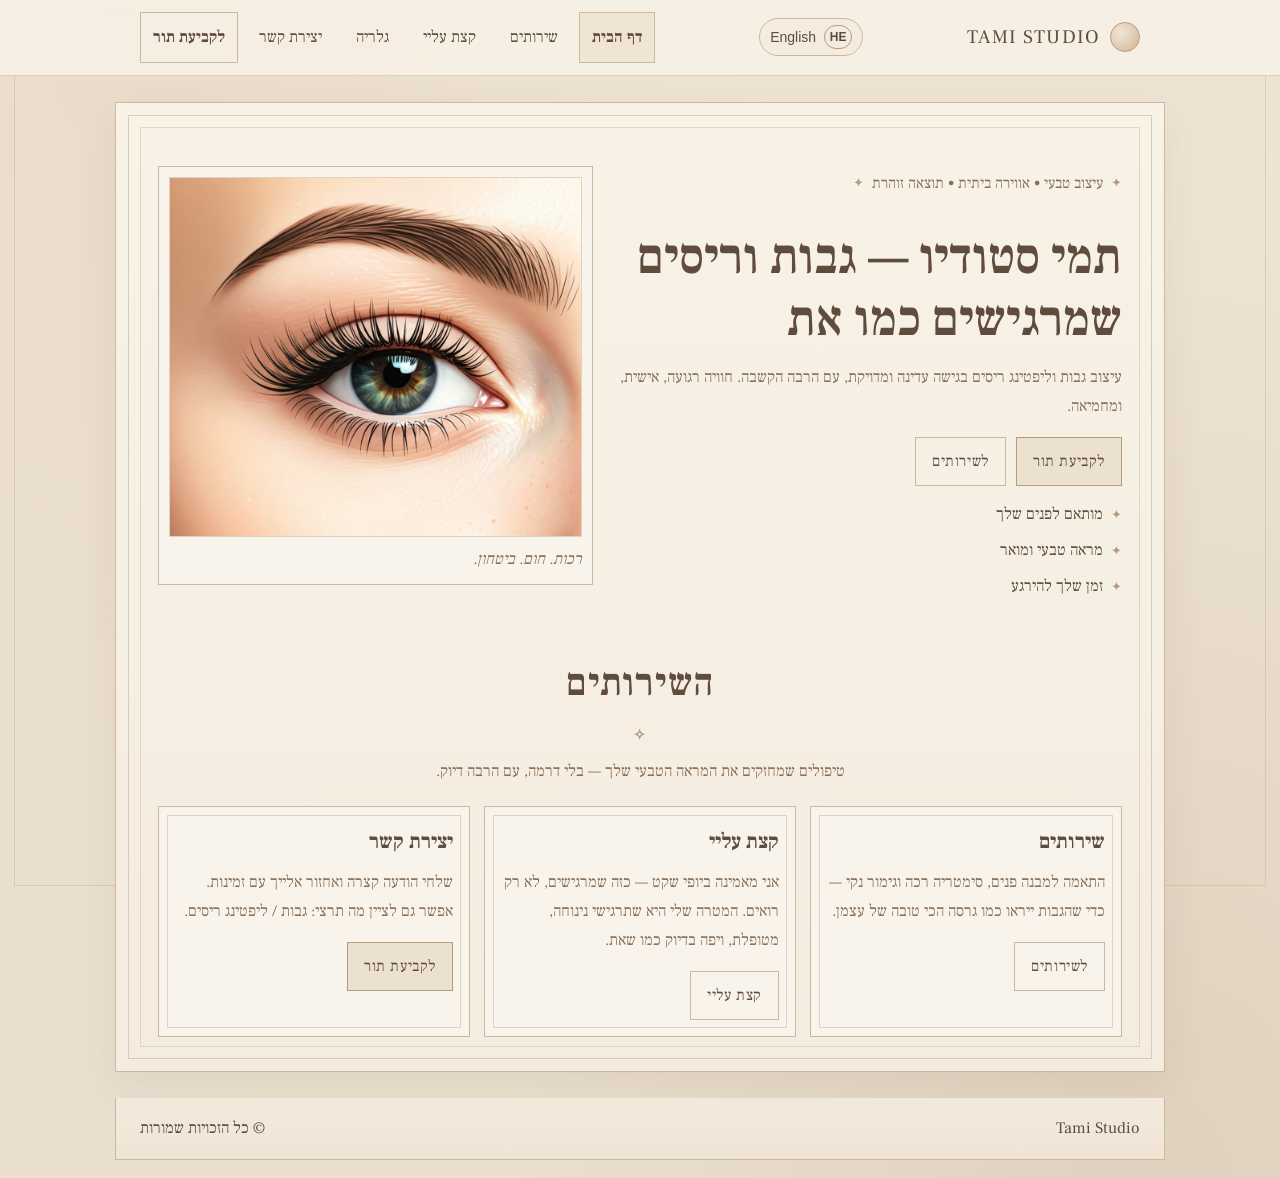
==== commit dbd42ebd: "multi-page app" ====
--- a/index.html
+++ b/index.html
@@ -21,7 +21,7 @@
 
     <header class="site-header" data-header>
       <div class="container header-inner">
-        <a class="brand" href="#top" aria-label="Tami Studio">
+        <a class="brand" href="index.html" aria-label="Tami Studio">
           <span class="brand-mark" aria-hidden="true"></span>
           <span class="brand-name">Tami Studio</span>
         </a>
@@ -45,12 +45,13 @@
         </div>
 
         <nav class="site-nav" id="site-nav" data-nav>
-          <a class="nav-link" href="#services" data-i18n="nav.services">שירותים</a>
-          <a class="nav-link" href="#about" data-i18n="nav.about">קצת עליי</a>
-          <a class="nav-link" href="#gallery" data-i18n="nav.gallery">גלריה</a>
-          <a class="nav-link" href="#contact" data-i18n="nav.contact">יצירת קשר</a>
+          <a class="nav-link" href="index.html" data-i18n="nav.home">דף הבית</a>
+          <a class="nav-link" href="services.html" data-i18n="nav.services">שירותים</a>
+          <a class="nav-link" href="about.html" data-i18n="nav.about">קצת עליי</a>
+          <a class="nav-link" href="gallery.html" data-i18n="nav.gallery">גלריה</a>
+          <a class="nav-link" href="contacts.html" data-i18n="nav.contact">יצירת קשר</a>
 
-          <a class="nav-cta" href="#contact" data-i18n="nav.cta">לקביעת תור</a>
+          <a class="nav-cta" href="contacts.html" data-i18n="nav.cta">לקביעת תור</a>
         </nav>
       </div>
 
@@ -74,8 +75,8 @@
             </p>
 
             <div class="hero-actions">
-              <a class="btn btn-primary" href="#contact" data-i18n="hero.primary">לקביעת תור</a>
-              <a class="btn btn-ghost" href="#services" data-i18n="hero.secondary">לשירותים</a>
+              <a class="btn btn-primary" href="contacts.html" data-i18n="hero.primary">לקביעת תור</a>
+              <a class="btn btn-ghost" href="services.html" data-i18n="hero.secondary">לשירותים</a>
             </div>
 
             <ul class="hero-highlights" aria-label="Highlights">
@@ -116,7 +117,7 @@
         </div>
       </section>
 
-      <section class="section" id="services">
+      <section class="section" id="quick-links">
         <div class="container">
           <header class="section-head">
             <h2 class="section-title" data-i18n="services.title">השירותים</h2>
@@ -127,185 +128,35 @@
 
           <div class="cards">
             <article class="card">
-              <div class="card-icon" aria-hidden="true">
-                <svg viewBox="0 0 24 24" width="24" height="24" fill="none" stroke="currentColor" stroke-width="1.7" stroke-linecap="round" stroke-linejoin="round">
-                  <path d="M3 20c6-1 12-1 18 0" />
-                  <path d="M5 17c3-6 11-6 14 0" />
-                  <path d="M8 14c2-3 6-3 8 0" />
-                </svg>
-              </div>
-              <h3 class="card-title" data-i18n="services.brows.title">עיצוב גבות</h3>
+              <h3 class="card-title" data-i18n="nav.services">שירותים</h3>
               <p class="card-text" data-i18n="services.brows.text">
                 התאמה למבנה פנים, סימטריה רכה וגימור נקי — כדי שהגבות ייראו כמו גרסה הכי טובה של עצמן.
               </p>
-              <ul class="chip-row" aria-label="Brow design details">
-                <li class="chip" data-i18n="services.brows.chip1">מיפוי עדין</li>
-                <li class="chip" data-i18n="services.brows.chip2">דיוק טבעי</li>
-                <li class="chip" data-i18n="services.brows.chip3">תוצאה מאוזנת</li>
-              </ul>
+              <div class="hero-actions">
+                <a class="btn btn-ghost" href="services.html" data-i18n="hero.secondary">לשירותים</a>
+              </div>
             </article>
 
             <article class="card">
-              <div class="card-icon" aria-hidden="true">
-                <svg viewBox="0 0 24 24" width="24" height="24" fill="none" stroke="currentColor" stroke-width="1.7" stroke-linecap="round" stroke-linejoin="round">
-                  <path d="M3 12s3-6 9-6 9 6 9 6-3 6-9 6-9-6-9-6Z" />
-                  <path d="M9.5 12a2.5 2.5 0 1 0 5 0 2.5 2.5 0 0 0-5 0Z" />
-                  <path d="M6.5 9.5c1.5 3 3.5 4.5 5.5 4.5" />
-                </svg>
+              <h3 class="card-title" data-i18n="nav.about">קצת עליי</h3>
+              <p class="card-text" data-i18n="about.sub">
+                אני מאמינה ביופי שקט — כזה שמרגישים, לא רק רואים. המטרה שלי היא שתרגישי נינוחה, מטופלת, ויפה בדיוק כמו שאת.
+              </p>
+              <div class="hero-actions">
+                <a class="btn btn-ghost" href="about.html" data-i18n="nav.about">קצת עליי</a>
               </div>
-              <h3 class="card-title" data-i18n="services.lash.title">ליפטינג ריסים</h3>
-              <p class="card-text" data-i18n="services.lash.text">
-                הרמה טבעית שמדגישה את העיניים ומעניקה מראה רענן — בלי מסקרה, בלי מאמץ.
-              </p>
-              <ul class="chip-row" aria-label="Lash lift details">
-                <li class="chip" data-i18n="services.lash.chip1">תלתל עדין</li>
-                <li class="chip" data-i18n="services.lash.chip2">ללא כבדות</li>
-                <li class="chip" data-i18n="services.lash.chip3">מראה מואר</li>
-              </ul>
             </article>
 
             <article class="card card-soft">
-              <h3 class="card-title" data-i18n="services.vibe.title">חוויה בסטודיו</h3>
-              <p class="card-text" data-i18n="services.vibe.text">
-                אווירה רגועה, מוזיקה שקטה, ורגע שהוא רק שלך. אני עובדת בקצב נעים, עם הקשבה והסבר בכל שלב.
+              <h3 class="card-title" data-i18n="nav.contact">יצירת קשר</h3>
+              <p class="card-text" data-i18n="contact.sub">
+                שלחי הודעה קצרה ואחזור אלייך עם זמינות. אפשר גם לציין מה תרצי: גבות / ליפטינג ריסים.
               </p>
-              <div class="vibe">
-                <div class="vibe-item">
-                  <span class="vibe-dot" aria-hidden="true"></span>
-                  <span data-i18n="services.vibe.item1">היגיינה וניקיון מוקפדים</span>
-                </div>
-                <div class="vibe-item">
-                  <span class="vibe-dot" aria-hidden="true"></span>
-                  <span data-i18n="services.vibe.item2">ייעוץ קצר לפני טיפול</span>
-                </div>
-                <div class="vibe-item">
-                  <span class="vibe-dot" aria-hidden="true"></span>
-                  <span data-i18n="services.vibe.item3">טאץ׳ מחמיא, לא מוגזם</span>
-                </div>
+              <div class="hero-actions">
+                <a class="btn btn-primary" href="contacts.html" data-i18n="hero.primary">לקביעת תור</a>
               </div>
             </article>
           </div>
-        </div>
-      </section>
-
-      <section class="section section-alt" id="about">
-        <div class="container about-grid">
-          <div class="about-media">
-            <div class="blob blob-about" aria-hidden="true">
-              <svg viewBox="0 0 600 600" width="600" height="600" role="presentation" focusable="false">
-                <defs>
-                  <linearGradient id="g2" x1="1" y1="0" x2="0" y2="1">
-                    <stop offset="0" stop-color="var(--cream)" stop-opacity="0.9" />
-                    <stop offset="1" stop-color="var(--peach)" stop-opacity="0.6" />
-                  </linearGradient>
-                </defs>
-                <path
-                  fill="url(#g2)"
-                  d="M456,110Q532,220,474,340Q416,460,298.5,506Q181,552,103.5,448.5Q26,345,54,234Q82,123,196.5,73.5Q311,24,456,110Z"
-                />
-              </svg>
-            </div>
-
-            <figure class="photo-card">
-              <img
-                class="photo"
-                src="cert.jpg"
-                alt="אווירה נעימה בסטודיו"
-                loading="lazy"
-              />
-            </figure>
-          </div>
-
-          <div class="about-copy">
-            <h2 class="section-title" data-i18n="about.title">קצת על Tami Studio</h2>
-            <p class="section-sub" data-i18n="about.sub">
-              אני מאמינה ביופי שקט — כזה שמרגישים, לא רק רואים. המטרה שלי היא שתרגישי נינוחה, מטופלת, ויפה בדיוק כמו שאת.
-            </p>
-
-            <div class="quote">
-              <p class="quote-text" data-i18n="about.quote">"אצל תמי זה לא רק טיפול — זה רגע של נשימה."</p>
-              <p class="quote-by" data-i18n="about.quoteBy">— לקוחה</p>
-            </div>
-
-            <div class="pill-row" aria-label="Studio qualities">
-              <span class="pill" data-i18n="about.pill1">גישה אישית</span>
-              <span class="pill" data-i18n="about.pill2">עדינות ודיוק</span>
-              <span class="pill" data-i18n="about.pill3">תוצאה טבעית</span>
-            </div>
-          </div>
-        </div>
-      </section>
-
-      <section class="section" id="gallery">
-        <div class="container">
-          <header class="section-head">
-            <h2 class="section-title" data-i18n="gallery.title">גלריה</h2>
-            <p class="section-sub" data-i18n="gallery.sub">
-            </p>
-          </header>
-
-          <div class="gallery">
-            <figure class="gallery-item">
-              <img
-                src="gl12.jpg"
-                alt="פינה נעימה בסטודיו"
-                loading="lazy"
-              />
-            </figure>
-            <figure class="gallery-item">
-              <img
-                src="gl14.jpg"
-                alt="לקוחה רגועה ומחייכת"
-                loading="lazy"
-              />
-            </figure>
-          </div>
-        </div>
-      </section>
-
-      <section class="section section-contact" id="contact">
-        <div class="container contact-grid">
-          <div class="contact-card">
-            <h2 class="section-title" data-i18n="contact.title">בואי נקבע</h2>
-            <p class="section-sub" data-i18n="contact.sub">
-              שלחי הודעה קצרה ואחזור אלייך עם זמינות. אפשר גם לציין מה תרצי: גבות / ליפטינג ריסים.
-            </p>
-
-            <div class="contact-actions">
-              <a
-                class="btn btn-primary"
-                href="https://wa.me/972552273040"
-                target="_blank"
-                rel="noreferrer"
-                data-i18n="contact.whatsapp"
-              >
-                וואטסאפ
-              </a>
-              <a class="btn btn-ghost" href="tel:+972552273040" data-i18n="contact.call">שיחה</a>
-            </div>
-
-            <div class="contact-meta" aria-label="Contact details">
-              <div class="meta-row">
-                <span class="meta-label" data-i18n="contact.hoursLabel">שעות</span>
-                <span class="meta-value" data-i18n="contact.hoursValue">בתיאום מראש</span>
-              </div>
-              <div class="meta-row">
-                <span class="meta-label" data-i18n="contact.locationLabel">מיקום</span>
-                <span class="meta-value" data-i18n="contact.locationValue">מרטון 3 רחובות</span>
-              </div>
-            </div>
-          </div>
-
-          <aside class="contact-aside" aria-label="Soft background">
-            <div class="soft-panel">
-              <h3 class="soft-title" data-i18n="contact.asideTitle">מה מביאים?</h3>
-              <ul class="soft-list">
-                <li data-i18n="contact.aside1">רק את — בלי לחץ.</li>
-                <li data-i18n="contact.aside2">אפשר להגיע בלי איפור בעיניים.</li>
-                <li data-i18n="contact.aside3">אם יש רגישות/אלרגיה — ספרי לי מראש.</li>
-              </ul>
-            </div>
-          </aside>
         </div>
       </section>
     </main>
--- a/styles.css
+++ b/styles.css
@@ -216,6 +216,13 @@
   text-align: center;
 }
 
+.nav-link.is-active {
+  border-color: var(--line-deep);
+  background: color-mix(in srgb, var(--accent-soft) 44%, var(--paper));
+  color: var(--ink);
+  font-weight: 700;
+}
+
 .nav-link:hover,
 .nav-cta:hover {
   border-color: var(--line);
@@ -612,6 +619,11 @@
     background: transparent;
   }
 
+  .nav-link.is-active {
+    border-color: var(--line);
+    background: rgba(221, 200, 177, 0.28);
+  }
+
   .hero-grid {
     grid-template-columns: 1.08fr 0.92fr;
   }
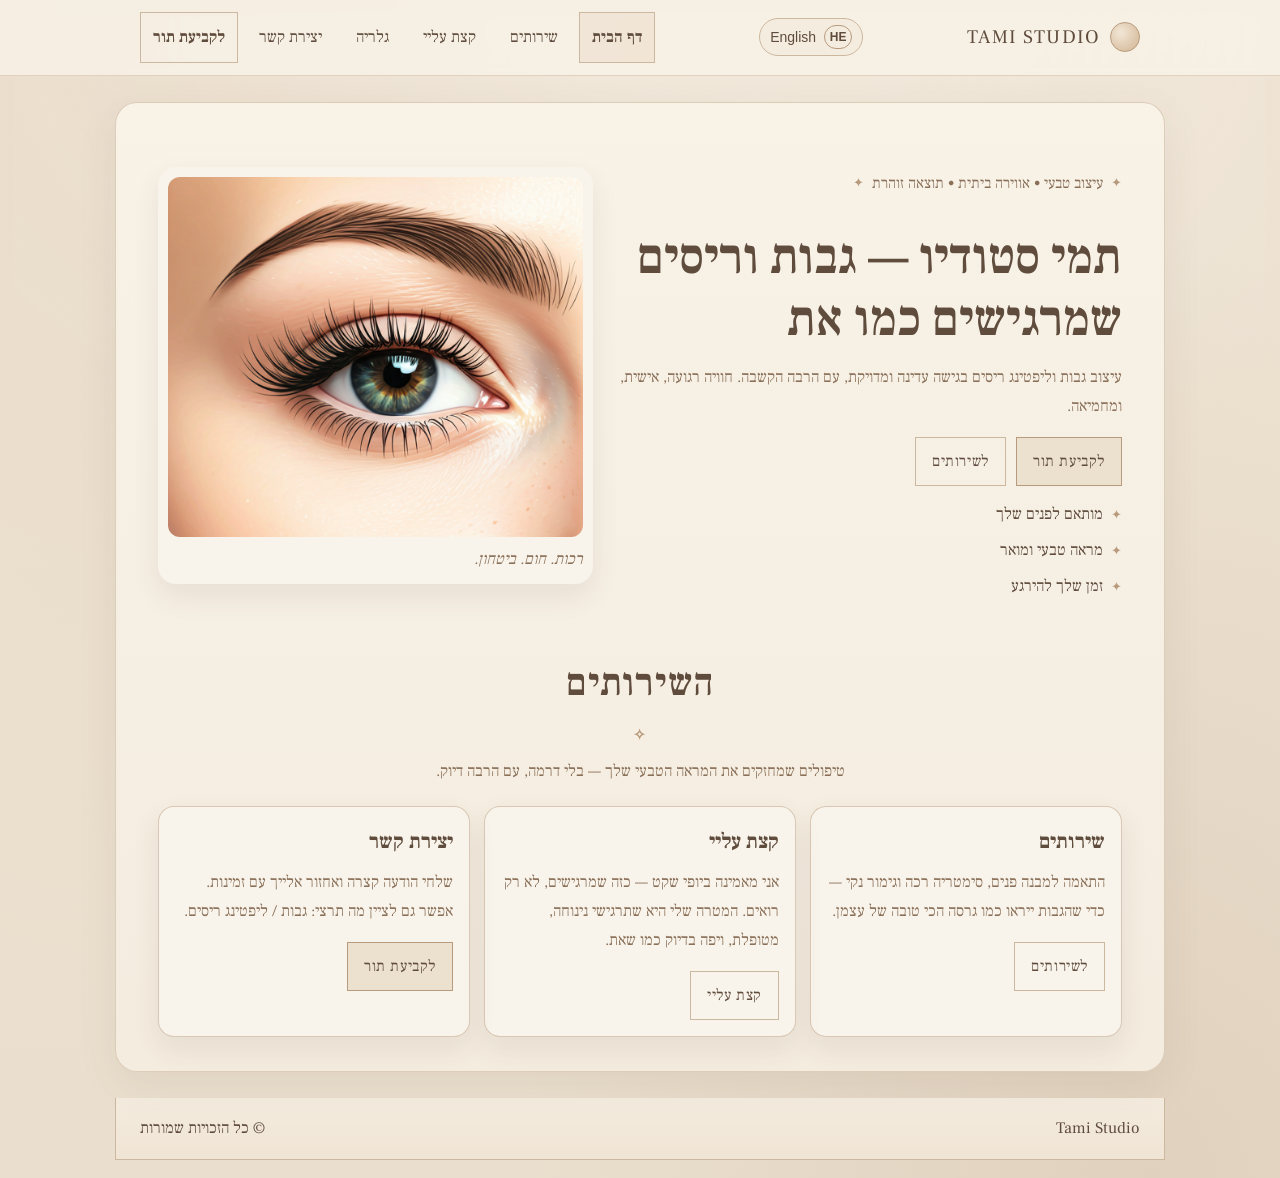
==== commit 739a094d: "restyle" ====
--- a/index.html
+++ b/index.html
@@ -14,7 +14,7 @@
       rel="stylesheet"
     />
 
-    <link rel="stylesheet" href="styles.css" />
+    <link rel="stylesheet" href="styles.css?v=20260629-2" />
   </head>
   <body>
     <a class="skip-link" href="#main" data-i18n="skip">דלגי לתוכן</a>
@@ -168,6 +168,6 @@
       </div>
     </footer>
 
-    <script src="app.js" defer></script>
+    <script src="app.js?v=20260625-1" defer></script>
   </body>
 </html>
--- a/styles.css
+++ b/styles.css
@@ -8,6 +8,7 @@
   --accent: #ad8d70;
   --accent-soft: #ddc8b1;
   --shadow-soft: 0 14px 40px rgba(91, 68, 50, 0.08);
+  --shadow-card: 0 12px 28px rgba(94, 71, 52, 0.09);
   --radius-lg: 18px;
   --font-he: "Noto Serif Hebrew", "Frank Ruhl Libre", serif;
   --font-en: "Cormorant Garamond", Georgia, serif;
@@ -38,7 +39,8 @@
   content: "";
   position: fixed;
   inset: 14px;
-  border: 1px solid rgba(204, 183, 159, 0.55);
+  border-radius: 20px;
+  background: radial-gradient(110% 100% at 50% 0%, rgba(255, 255, 255, 0.2), transparent 65%);
   pointer-events: none;
 }
 
@@ -244,23 +246,11 @@
   margin: 26px auto;
   width: min(1050px, calc(100% - 18px));
   background: linear-gradient(180deg, var(--paper), var(--paper-2));
-  border: 1px solid var(--line);
+  border: 1px solid rgba(204, 183, 159, 0.6);
+  border-radius: 22px;
   box-shadow: var(--shadow-soft);
+  overflow: hidden;
   position: relative;
-}
-
-main::before,
-main::after {
-  content: "";
-  position: absolute;
-  inset: 12px;
-  border: 1px solid rgba(204, 183, 159, 0.65);
-  pointer-events: none;
-}
-
-main::after {
-  inset: 24px;
-  border-color: rgba(204, 183, 159, 0.5);
 }
 
 .hero {
@@ -356,16 +346,17 @@
 
 .photo-card {
   margin: 0;
-  border: 1px solid var(--line);
   background: #f9f4eb;
+  border-radius: 18px;
   padding: 10px;
+  box-shadow: var(--shadow-card);
 }
 
 .photo {
   width: 100%;
   height: 360px;
   object-fit: cover;
-  border: 1px solid rgba(204, 183, 159, 0.55);
+  border-radius: 12px;
 }
 
 .photo-caption {
@@ -426,21 +417,11 @@
 .quote,
 .contact-card,
 .soft-panel {
-  border: 1px solid var(--line);
-  background: color-mix(in srgb, var(--paper) 85%, white);
+  border: 1px solid rgba(204, 183, 159, 0.7);
+  background: color-mix(in srgb, var(--paper) 82%, white);
   padding: 16px;
-  position: relative;
-}
-
-.card::before,
-.quote::before,
-.contact-card::before,
-.soft-panel::before {
-  content: "";
-  position: absolute;
-  inset: 8px;
-  border: 1px solid rgba(204, 183, 159, 0.52);
-  pointer-events: none;
+  border-radius: 16px;
+  box-shadow: var(--shadow-card);
 }
 
 .card-title,
@@ -519,16 +500,15 @@
 
 .gallery-item {
   margin: 0;
-  border: 1px solid var(--line);
-  padding: 8px;
-  background: #f8f2e9;
+  border-radius: 16px;
+  overflow: hidden;
+  box-shadow: var(--shadow-card);
 }
 
 .gallery-item img {
   width: 100%;
   height: 260px;
   object-fit: cover;
-  border: 1px solid rgba(204, 183, 159, 0.55);
 }
 
 .contact-actions {
